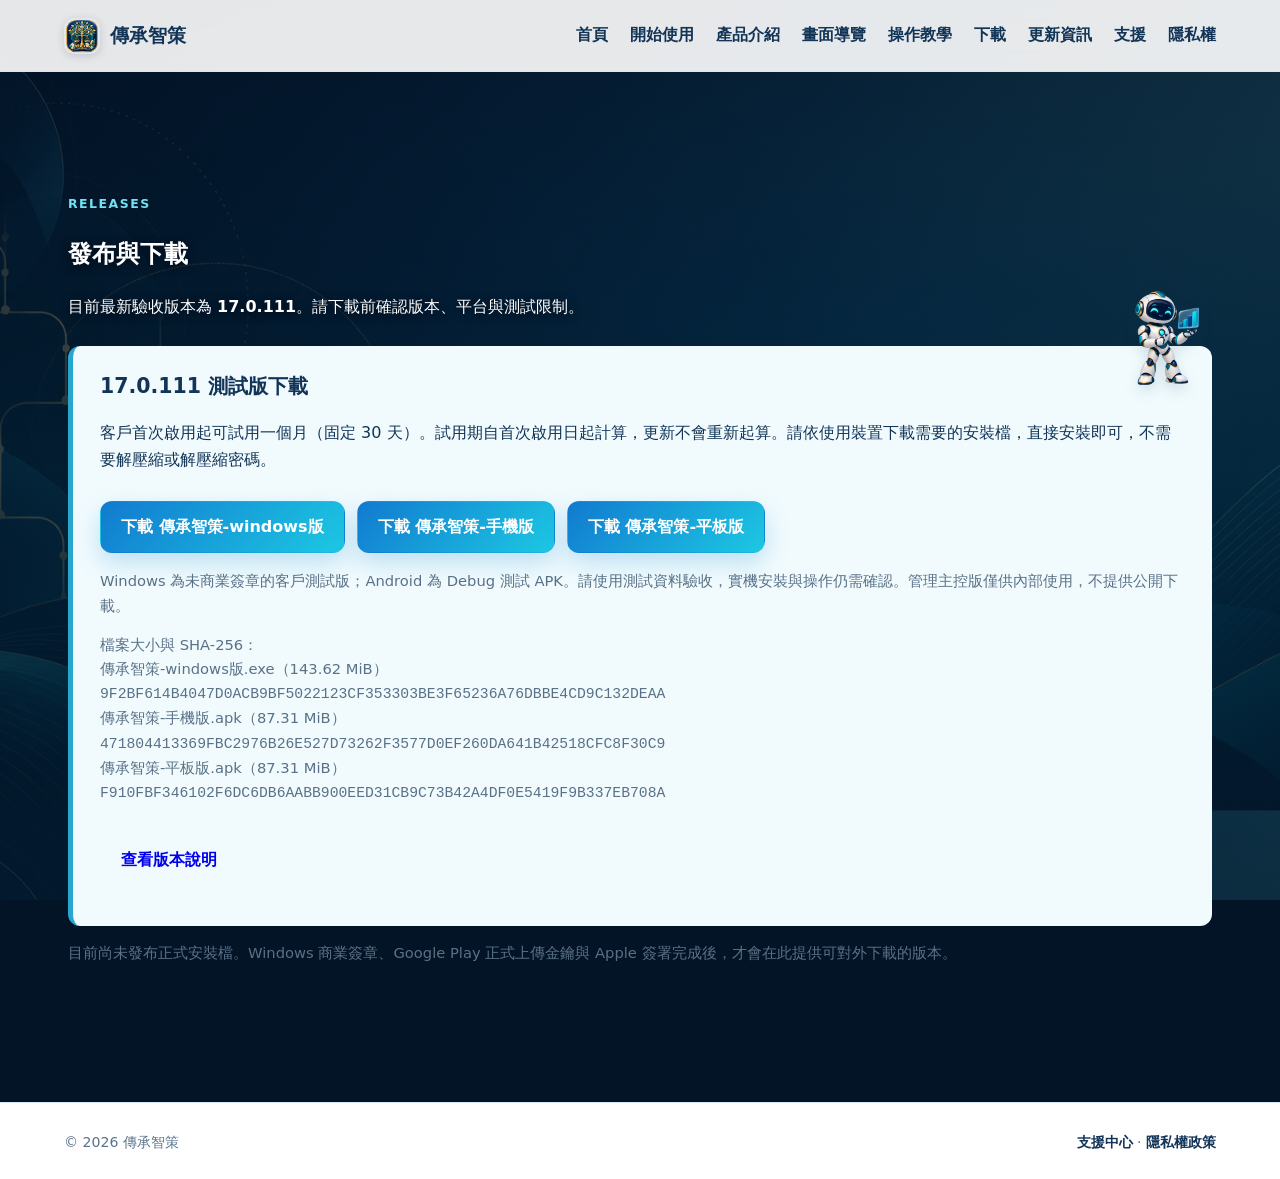
==== releases/index.html @ 56eec180 "Update customer downloads to 17.0.111 test installers" ====
<!doctype html>
<html lang="zh-Hant">
  <head>
    <meta charset="utf-8">
    <meta name="viewport" content="width=device-width, initial-scale=1">
    <title>發布與下載｜傳承智策</title>
    <meta name="description" content="傳承智策官方發布、下載與驗證說明。">
    <meta name="theme-color" content="#0d4d85">
    <link rel="canonical" href="https://heritagewise.github.io/releases/">
    <link rel="stylesheet" href="../assets/site.css?v=20261004-white-on-dark">
    <link rel="stylesheet" href="../assets/site-enhancements.css">
    <link rel="stylesheet" href="../assets/page-mascots.css">
    <script defer src="../assets/analytics.js?v=20261003-release-validation"></script>
  </head>
  <body>
    <header class="site-header"><a class="brand" href="../"><span class="brand-mark">傳</span><span>傳承智策</span></a><nav aria-label="主要導覽"><a href="../">首頁</a><a href="../start/">開始使用</a><a href="../product/">產品介紹</a><a href="../showcase/">畫面導覽</a><a href="../guide/">操作教學</a><a href="../releases/" aria-current="page">下載</a><a href="../data-updates/">更新資訊</a><a href="../support/">支援</a><a href="../privacy/">隱私權</a></nav></header>
    <main><section class="section"><p class="eyebrow">RELEASES</p><h1>發布與下載</h1><aside class="page-mascot" aria-label="發布資訊引導小機器人"><img src="../assets/mascots/heritage-robot-analysis-v1.png" alt="小機器人檢視發布資訊"></aside><p>目前最新驗收版本為 <strong>17.0.111</strong>。請下載前確認版本、平台與測試限制。</p>
      <section class="release-checklist"><h2>17.0.111 測試版下載</h2><p>客戶首次啟用起可試用一個月（固定 30 天）。試用期自首次啟用日起計算，更新不會重新起算。請依使用裝置下載需要的安裝檔，直接安裝即可，不需要解壓縮或解壓縮密碼。</p><p class="actions"><a class="button primary" href="https://github.com/heritagewise/heritagewise.github.io/releases/download/v17.0.111-test/heritagewise-windows-17.0.111.exe" data-analytics-download="heritagewise-windows-17.0.111.exe" data-analytics-event="download_windows_client_test_17_0_111" data-analytics-platform="windows" data-analytics-version="17.0.111">下載 傳承智策-windows版</a> <a class="button primary" href="https://github.com/heritagewise/heritagewise.github.io/releases/download/v17.0.111-test/heritagewise-android-phone-17.0.111.apk" data-analytics-download="heritagewise-android-phone-17.0.111.apk" data-analytics-event="download_android_phone_test_17_0_111" data-analytics-platform="android-phone" data-analytics-version="17.0.111">下載 傳承智策-手機版</a> <a class="button primary" href="https://github.com/heritagewise/heritagewise.github.io/releases/download/v17.0.111-test/heritagewise-android-tablet-17.0.111.apk" data-analytics-download="heritagewise-android-tablet-17.0.111.apk" data-analytics-event="download_android_tablet_test_17_0_111" data-analytics-platform="android-tablet" data-analytics-version="17.0.111">下載 傳承智策-平板版</a></p><p class="note">Windows 為未商業簽章的客戶測試版；Android 為 Debug 測試 APK。請使用測試資料驗收，實機安裝與操作仍需確認。管理主控版僅供內部使用，不提供公開下載。</p><p class="note">檔案大小與 SHA-256：<br>傳承智策-windows版.exe（143.62 MiB）<br><code style="overflow-wrap:anywhere">9F2BF614B4047D0ACB9BF5022123CF353303BE3F65236A76DBBE4CD9C132DEAA</code><br>傳承智策-手機版.apk（87.31 MiB）<br><code style="overflow-wrap:anywhere">471804413369FBC2976B26E527D73262F3577D0EF260DA641B42518CFC8F30C9</code><br>傳承智策-平板版.apk（87.31 MiB）<br><code style="overflow-wrap:anywhere">F910FBF346102F6DC6DB6AABB900EED31CB9C73B42A4DF0E5419F9B337EB708A</code></p><p class="actions"><a class="button" href="https://github.com/heritagewise/heritagewise.github.io/releases/tag/v17.0.111-test" rel="noopener">查看版本說明</a></p></section>
      <div class="grid two" hidden aria-hidden="true" style="display:none !important" data-temporarily-disabled="platform-release-cards"><article><h3>Windows 客戶版</h3><p>供已授權客戶使用。正式對外版應具備有效的 Authenticode 簽章。</p></article><article><h3>Windows 管理主控版</h3><p>僅限內部營運，不可轉交客戶或公開下載。</p></article><article><h3>Android 測試版</h3><p>僅供驗收使用；完整工作台必須使用 adaptive／Play 分流。Debug APK 不會列為正式公開下載。</p></article><article><h3>Google Play 商店版</h3><p>將由 Google Play 的內部／封閉測試軌道開始發布；Debug AAB 不會上架。</p></article><article><h3>Apple 客戶版</h3><p>iPhone、iPad 與 macOS 客戶版已備妥 17.0.111／build 92 建置來源；IPA／DMG 必須由 Mac 與 Apple Developer 簽署後才可發布。</p></article></div><p class="note">目前尚未發布正式安裝檔。Windows 商業簽章、Google Play 正式上傳金鑰與 Apple 簽署完成後，才會在此提供可對外下載的版本。</p></section></main>
    <footer><span>© 2026 傳承智策</span><span><a href="../support/">支援中心</a> · <a href="../privacy/">隱私權政策</a></span></footer>
  </body>
</html>
---- assets/site.css ----
:root{--ink:#123457;--blue:#1377cf;--cyan:#1ec7e8;--paper:#f7fbff;--line:#d7e7f4;--muted:#5f7891}*{box-sizing:border-box}body{margin:0;color:var(--ink);font-family:"Microsoft JhengHei","Noto Sans TC",system-ui,sans-serif;background:linear-gradient(135deg,#f7fbff 0%,#fffaf3 100%);line-height:1.65}.site-header{height:72px;display:flex;align-items:center;justify-content:space-between;gap:24px;padding:0 max(5vw,28px);background:rgba(255,255,255,.9);border-bottom:1px solid var(--line);position:sticky;top:0;z-index:2;backdrop-filter:blur(14px)}.brand{display:flex;align-items:center;gap:10px;text-decoration:none;color:var(--ink);font-weight:800;font-size:1.2rem}.brand-mark{display:block;width:36px;height:36px;overflow:hidden;border-radius:10px;background:url("brand/heritage-original-icon.png") center/contain no-repeat;font-size:0;line-height:0;box-shadow:0 2px 8px rgba(4,39,68,.16)}.site-header nav{display:flex;gap:22px}.site-header nav a,footer a,.accent a{color:var(--ink);text-decoration:none;font-weight:700}.site-header nav a:hover,footer a:hover,.accent a:hover{color:var(--blue)}main{max-width:1200px;margin:auto;padding:54px 28px}.hero{min-height:430px;display:grid;grid-template-columns:1.1fr .9fr;gap:54px;align-items:center}.eyebrow{margin:0 0 8px;color:#1586c9;font-size:.78rem;font-weight:900;letter-spacing:.12em}.hero h1{font-size:clamp(2.3rem,5vw,4.4rem);line-height:1.22;margin:0 0 20px;letter-spacing:-.05em}.hero h1 em{font-style:normal;color:#1486d2}.lead{max-width:600px;color:var(--muted);font-size:1.08rem}.actions{display:flex;gap:12px;flex-wrap:wrap;margin-top:28px}.button{border-radius:12px;padding:12px 20px;text-decoration:none;font-weight:800;border:1px solid transparent}.primary{background:linear-gradient(135deg,#117acf,#1dc8e3);color:#fff;box-shadow:0 10px 25px #1384c53b}.quiet{background:#fff;color:var(--ink);border-color:#bcd8eb}.hero-card{padding:38px;border:1px solid #afe6f3;border-radius:28px;background:radial-gradient(circle at 100% 0,#baf6ff 0,transparent 45%),linear-gradient(135deg,#092c58,#136da7);color:white;box-shadow:0 18px 50px #10466c33}.card-tag{color:#8ff1ff;font-size:.78rem;font-weight:800;letter-spacing:.12em}.hero-card h2{font-size:1.8rem;line-height:1.35;margin:.55em 0}.hero-card ul{padding-left:1.25em;color:#e0f5ff}.section{padding:68px 0}.section>h2{font-size:clamp(1.6rem,3vw,2.3rem);margin:0 0 25px}.grid{display:grid;gap:18px}.grid.three{grid-template-columns:repeat(3,1fr)}.grid.two{grid-template-columns:repeat(2,1fr)}.grid article{padding:27px;border:1px solid var(--line);border-radius:18px;background:rgba(255,255,255,.88);box-shadow:0 10px 28px #1a5f9020}.grid article span{font-weight:900;color:#18a8d8}.grid h3{margin:8px 0;color:var(--ink);font-size:1.28rem}.grid p{color:var(--muted);margin:0}.panel{padding:42px;border-radius:26px;background:linear-gradient(120deg,#ecfaff,#fff8e9);border:1px solid #c8e6ee}.panel h2{margin-bottom:12px}.note{font-size:.92rem;color:#597187}.accent{border-top:4px solid #24aee0!important}.disclaimer{border-top:1px solid var(--line);padding-bottom:20px}.disclaimer p{color:var(--muted);max-width:900px}footer{display:flex;justify-content:space-between;gap:16px;padding:28px max(5vw,28px);font-size:.88rem;border-top:1px solid var(--line);background:#fff;color:#5a738c}@media(max-width:760px){.site-header{height:auto;padding:14px 22px;align-items:flex-start}.site-header nav{gap:12px;flex-wrap:wrap;font-size:.84rem;justify-content:flex-end}.hero{grid-template-columns:1fr;gap:24px;padding-top:25px}.grid.three,.grid.two{grid-template-columns:1fr}.section{padding:40px 0}main{padding:25px 22px}.hero-card{padding:28px}footer{display:block}footer span+span{display:block;margin-top:8px}}

/* 產品功能示意、發布狀態與支援中心：僅為官網導覽，絕不呈現客戶資料或假裝正式發布。 */
.section-lead{max-width:760px;margin:-10px 0 28px;color:var(--muted)}.showcase-grid{display:grid;grid-template-columns:repeat(3,1fr);gap:20px}.showcase-card{padding:17px;border:1px solid var(--line);border-radius:20px;background:#fff;box-shadow:0 12px 28px #1a5f9018}.showcase-card h3{margin:18px 0 6px;font-size:1.2rem}.showcase-card p{margin:0;color:var(--muted);font-size:.95rem}.screen-demo{position:relative;height:190px;overflow:hidden;border:1px solid #b9dced;border-radius:13px;background:linear-gradient(135deg,#f8fdff,#eaf6fc)}.workspace-demo{padding:16px 12px 12px 62px}.demo-side{position:absolute;inset:0 auto 0 0;width:48px;background:linear-gradient(#103c64,#0d7997)}.demo-title{display:block;width:52%;height:18px;border-radius:9px;background:#1e7bc3}.demo-card{position:absolute;top:49px;width:24%;height:54px;border-radius:9px;background:linear-gradient(145deg,#e6f8ff,#c5e6fb);border:1px solid #8eccef}.demo-card.one{left:62px}.demo-card.two{left:calc(62px + 28%);background:linear-gradient(145deg,#f1edff,#dcd0ff);border-color:#b9a3f1}.demo-card.three{right:12px;background:linear-gradient(145deg,#fff6e5,#ffe1a9);border-color:#f0bf68}.demo-row{display:block;height:15px;margin-top:14px;border-radius:7px;background:linear-gradient(90deg,#e2f3f8,#f9fcff)}.tax-demo{display:grid;align-items:end;grid-template-columns:repeat(3,1fr);gap:17px;padding:45px 28px 28px}.demo-header{position:absolute;top:18px;left:22px;width:54%;height:12px;border-radius:8px;background:#1d7194}.tax-bar{border-radius:10px 10px 4px 4px;background:linear-gradient(180deg,#36a4cb,#1c6289);box-shadow:0 5px 9px #14577b2c}.tax-bar.a{height:48px}.tax-bar.b{height:92px;background:linear-gradient(180deg,#f3bd58,#c98322)}.tax-bar.c{height:70px;background:linear-gradient(180deg,#9977db,#6248a2)}.tax-label{position:absolute;bottom:9px;width:18%;height:5px;border-radius:4px;background:#91a9b7}.tax-label.a{left:19%}.tax-label.b{left:42%}.tax-label.c{right:18%}.family-demo{background:radial-gradient(circle at 50% 43%,#dff9ff 0,transparent 26%),linear-gradient(135deg,#f9fdff,#edf5ff)}.node{position:absolute;width:42px;height:42px;border:5px solid #fff;border-radius:50%;background:linear-gradient(145deg,#166aa3,#23b8d4);box-shadow:0 4px 12px #176d9a4d}.node.root{top:32px;left:calc(50% - 21px)}.node.child-one{bottom:32px;left:25%;background:linear-gradient(145deg,#7d62bb,#b085e5)}.node.child-two{bottom:32px;right:25%;background:linear-gradient(145deg,#d68938,#f1be61)}.family-line{position:absolute;background:#7fb9d3}.family-line.vertical{top:74px;left:calc(50% - 1px);width:2px;height:48px}.family-line.left,.family-line.right{top:120px;width:26%;height:2px}.family-line.left{left:25%}.family-line.right{right:25%}.release-status{display:grid;grid-template-columns:repeat(3,1fr);gap:10px;margin:24px 0 0}.release-status span{padding:12px;border:1px solid #c9dfeb;border-radius:10px;background:#fff;color:#5f7891;font-size:.9rem}.release-status b{display:block;color:#194b6e}.support-callout{display:flex;align-items:center;justify-content:space-between;gap:28px;padding:38px;border-radius:24px;background:linear-gradient(135deg,#103d6a,#126a91);color:#fff}.support-callout .eyebrow{color:#92efff}.support-callout h2{margin:0 0 8px}.support-callout p{max-width:680px;margin:0;color:#d7f3fb}.support-callout .quiet{flex:0 0 auto}.faq details{margin:12px 0;border:1px solid var(--line);border-radius:12px;background:#fff}.faq summary{padding:16px 18px;cursor:pointer;color:#174b6d;font-weight:800}.faq details p{margin:0;padding:0 18px 17px;color:var(--muted)}.release-checklist{margin-top:26px;padding:24px 27px;border-left:5px solid #28a7ce;border-radius:12px;background:#f1fbfe}.release-checklist h2{margin:0 0 9px;font-size:1.28rem}.release-checklist ul{margin:0;padding-left:1.25em;color:var(--muted)}.release-checklist li+li{margin-top:5px}@media(max-width:760px){.showcase-grid,.release-status{grid-template-columns:1fr}.support-callout{display:block;padding:30px}.support-callout .button{display:inline-block;margin-top:20px}.screen-demo{height:180px}}

/* 非首頁統一延續首頁的深海軍藍／深青背景；白色內容卡維持閱讀對比。 */
body:not(.home-page) {
  background-color: #031426;
  background-image:
    linear-gradient(180deg, rgba(2, 15, 33, .76) 0%, rgba(3, 29, 48, .72) 52%, rgba(2, 24, 43, .8) 100%),
    url("backgrounds/heritage-deep-teal-network-v1.png");
  background-position: center top, center top;
  background-size: cover, max(1440px, 100vw) auto;
  background-attachment: fixed, fixed;
}

body:not(.home-page) main > .section > h1,
body:not(.home-page) main > .section > h2,
body:not(.home-page) main > .section > .section-lead {
  color: #edfaff;
  text-shadow: 0 2px 10px rgba(0, 8, 22, .76);
}

body:not(.home-page) main > .section > .eyebrow {
  color: #73e1f4;
}

/* 深色頁面底圖上的頁首文案統一白字；淺色卡片內文不受影響。 */
body:not(.home-page) main > .section > h1,
body:not(.home-page) main > .section > h2,
body:not(.home-page) main > .section > p:not(.actions):not(.eyebrow):not(.note),
body:not(.home-page) main > .section > .section-lead,
body:not(.home-page) .guide-hero h1,
body:not(.home-page) .guide-hero h1 em,
body:not(.home-page) .guide-hero > p:not(.eyebrow),
body:not(.home-page) .guide-section > h2,
body:not(.home-page) .guide-section > .section-lead,
body:not(.home-page) .lesson-page-title,
body:not(.home-page) .lesson-back,
body:not(.home-page) .lesson-page-footer {
  color: #fff;
  text-shadow: 0 2px 10px rgba(0, 8, 22, .78);
}

body:not(.home-page) .lesson-back,
body:not(.home-page) .lesson-page-footer {
  border-bottom: 1px solid rgba(159, 230, 244, .66);
}
---- assets/site-enhancements.css ----
/* 首頁第一輪優化：讓流程、展示畫面與支援入口可快速判讀。 */
.hero-note { max-width: 35rem; margin: 1rem 0 0; color: #436782; font-size: .94rem; }
.hero-steps { display: grid; gap: .7rem; margin: 1.5rem 0 0; padding: 0; list-style: none; counter-reset: hero-step; }
.hero-steps li { display: grid; grid-template-columns: 4.9rem 1fr; gap: .75rem; align-items: center; padding: .7rem .8rem; border: 1px solid #74c7e6; border-radius: .8rem; background: #0a527e8a; }
.hero-steps b { display: flex; gap: .45rem; align-items: center; color: #fff; }
.hero-steps b::before { counter-increment: hero-step; content: "0" counter(hero-step); color: #8ff1ff; font-size: .72rem; letter-spacing: .06em; }
.hero-steps span { color: #d5eff8; font-size: .9rem; }
.feature-grid article { position: relative; overflow: hidden; }
.feature-grid article::after { content: ""; position: absolute; right: -1.65rem; bottom: -2.3rem; width: 6.5rem; height: 6.5rem; border: 1.1rem solid #e8f7fc; border-radius: 50%; }
.showcase-card h3 { margin-top: .45rem; }
.showcase-kicker { display: inline-block; margin: 1rem 0 0 !important; color: #1685c2 !important; font-size: .78rem !important; font-weight: 800; letter-spacing: .08em; }
.product-screenshot { position: relative; margin: 0; overflow: hidden; border: 1px solid #b9dced; border-radius: 13px; background: #edf6fa; aspect-ratio: 2 / 1; }
.product-screenshot img { display: block; width: 100%; height: 100%; object-fit: contain; object-position: center; transition: transform .25s ease; }
.product-screenshot:hover img { transform: scale(1.015); }
.product-screenshot figcaption { display: none; }
.showcase-home-entry { margin: 0 0 30px; padding: 18px; border: 1px solid #b9dced; border-radius: 20px; background: linear-gradient(135deg, #eefaff, #fffaf0); box-shadow: 0 12px 28px #1a5f9018; }
.showcase-home-entry h2 { margin: 0 0 8px; font-size: 1.35rem; }
.showcase-home-entry p { margin: 0 0 14px; color: #597187; }
.showcase-home-entry .product-screenshot { aspect-ratio: 16 / 7; }
.showcase-card .showcase-order { display: inline-flex; align-items: center; justify-content: center; min-width: 2rem; min-height: 1.65rem; margin: 0 0 .45rem; padding: .1rem .45rem; border-radius: 999px; background: #e5f6fc; color: #0b6d9f; font-size: .78rem; font-weight: 900; }
.advanced-validation { margin-top: 18px; border: 1px solid #c9dfeb; border-radius: 12px; background: #f8fcff; }
.advanced-validation summary { padding: 13px 16px; cursor: pointer; color: #174b6d; font-weight: 800; }
.advanced-validation > div { padding: 0 16px 16px; color: #597187; }
.advanced-validation code { display: block; margin-top: 8px; padding: 9px; overflow-wrap: anywhere; border-radius: 8px; background: #fff; color: #315c75; font-size: .78rem; }
.release-status-four { grid-template-columns: repeat(4, 1fr); }
.support-actions { display: grid; gap: .65rem; justify-items: start; flex: 0 0 auto; }
.support-callout .quiet { width: 100%; text-align: center; }
.support-email { color: #b7f4ff; font-size: .88rem; font-weight: 700; overflow-wrap: anywhere; }
.guide-callout { display:flex; align-items:center; justify-content:space-between; gap:28px; padding:38px; border:1px solid #b7dfed; border-radius:24px; background:linear-gradient(135deg,#edfaff,#f8f3ff); }
.guide-callout h2 { margin:0 0 8px; }
.guide-callout p:not(.eyebrow) { max-width:700px; margin:0; color:#597187; }
.start-here { padding-top: 38px; }
.start-here h2 { margin-bottom: 8px; }
.start-paths { display: grid; grid-template-columns: repeat(3, 1fr); gap: 16px; }
.start-path { display: grid; grid-template-columns: 46px 1fr auto; gap: 13px; align-items: center; min-height: 126px; padding: 20px; border: 1px solid #c9e1ec; border-radius: 18px; background: #fff; color: #194b6e; text-decoration: none; box-shadow: 0 9px 24px #1a5f9015; transition: transform .18s ease, box-shadow .18s ease, border-color .18s ease; }
.start-path:hover { transform: translateY(-3px); border-color: #49b8dc; box-shadow: 0 14px 28px #1a5f9026; }
.start-path b { display: block; margin-bottom: 5px; font-size: 1.03rem; }
.start-path small { display: block; color: #5f7891; line-height: 1.55; font-size: .86rem; }
.start-path .robot-spot { display: grid; place-items: center; width: 46px; height: 46px; overflow: hidden; border-radius: 14px; background: linear-gradient(145deg, #e8f8ff, #ccecf8); }
.start-path .robot-spot img { display: block; width: 42px; height: 42px; max-width: 100%; max-height: 100%; object-fit: contain; object-position: center; }
.path-icon { display: grid; place-items: center; width: 46px; height: 46px; border-radius: 14px; color: #fff; background: linear-gradient(145deg, #147dcc, #20c4d8); font-size: 1.35rem; font-weight: 900; }
.learn .path-icon { background: linear-gradient(145deg, #8064c7, #b27bdf); }
.help .path-icon { background: linear-gradient(145deg, #d3843c, #efbc62); }
.start-path i { color: #1785c2; font-size: 1.35rem; font-style: normal; font-weight: 900; }
@media (max-width: 760px) { .hero-steps li { grid-template-columns: 4.35rem 1fr; } .release-status-four { grid-template-columns: 1fr; } }
@media (max-width: 760px) { .guide-callout { display:block; padding:30px; } .guide-callout .button { display:inline-block; margin-top:20px; } .start-paths { grid-template-columns: 1fr; } }
---- assets/page-mascots.css ----
/* 非首頁的輔助引導圖：只作為頁首視覺提示，絕不覆蓋內容或操作截圖。 */
.page-mascot {
  display: block;
  float: right;
  width: 92px;
  height: 110px;
  margin: -12px 0 12px 20px;
  pointer-events: none;
}

.page-mascot img {
  display: block;
  width: 100%;
  height: 100%;
  object-fit: contain;
  object-position: center bottom;
  filter: drop-shadow(0 6px 7px rgba(8, 62, 89, .15));
}

/* 「開始使用」頁：機器人保留透明輪廓與完整比例，不放入有底色的圖示框。 */
body:has(.page-mascot[aria-label="開始使用引導小機器人"]) {
  background:
    radial-gradient(circle at 88% 18%, rgba(23, 183, 203, .3), transparent 30%),
    linear-gradient(135deg, #061b35 0%, #0a405f 52%, #07556b 100%);
}

body:has(.page-mascot[aria-label="開始使用引導小機器人"]) .section > h1,
body:has(.page-mascot[aria-label="開始使用引導小機器人"]) .section > .section-lead {
  color: #f3fcff;
  text-shadow: 0 2px 12px rgba(0, 12, 28, .48);
}

body:has(.page-mascot[aria-label="開始使用引導小機器人"]) .page-mascot {
  width: 112px;
  height: 136px;
  margin: -20px 0 10px 24px;
}

body:has(.page-mascot[aria-label="開始使用引導小機器人"]) .start-path {
  grid-template-columns: 74px minmax(0, 1fr) auto;
}

body:has(.page-mascot[aria-label="開始使用引導小機器人"]) .start-path .robot-spot {
  width: 70px;
  height: 84px;
  overflow: visible;
  border-radius: 0;
  background: transparent;
}

body:has(.page-mascot[aria-label="開始使用引導小機器人"]) .start-path .robot-spot img {
  width: 70px;
  height: 84px;
  max-width: none;
  max-height: none;
  object-fit: contain;
  object-position: center;
  filter: drop-shadow(0 5px 6px rgba(3, 36, 57, .2));
}

body:has(.page-mascot[aria-label="開始使用引導小機器人"]) .start-path.understand .robot-spot img {
  content: url("mascots/heritage-robot-analysis-v2.png");
}

body:has(.page-mascot[aria-label="開始使用引導小機器人"]) .start-path.learn .robot-spot img {
  content: url("mascots/heritage-robot-document-v1.png");
}

body:has(.page-mascot[aria-label="開始使用引導小機器人"]) .start-path.help .robot-spot img {
  content: url("mascots/heritage-robot-pointing-v1.png");
}

@media (max-width: 760px) {
  .page-mascot {
    width: 66px;
    height: 78px;
    margin: -5px 0 8px 12px;
  }

  body:has(.page-mascot[aria-label="開始使用引導小機器人"]) .page-mascot {
    width: 82px;
    height: 100px;
  }

  body:has(.page-mascot[aria-label="開始使用引導小機器人"]) .start-path {
    grid-template-columns: 62px minmax(0, 1fr) auto;
  }

  body:has(.page-mascot[aria-label="開始使用引導小機器人"]) .start-path .robot-spot,
  body:has(.page-mascot[aria-label="開始使用引導小機器人"]) .start-path .robot-spot img {
    width: 58px;
    height: 70px;
  }
}
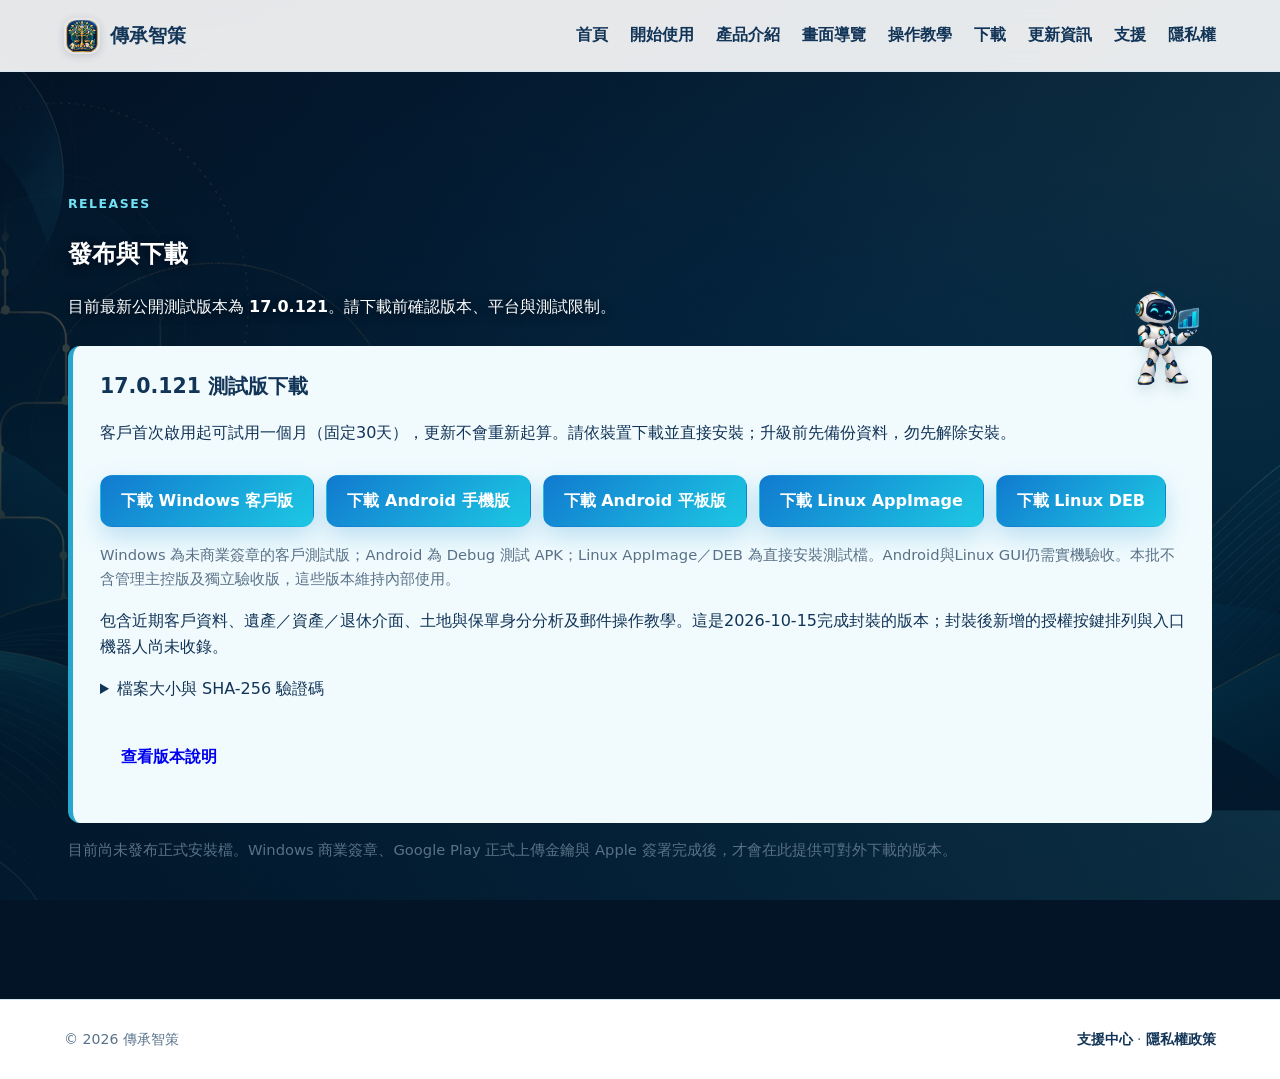
==== commit f31fe657: "Update public test downloads to 17.0.121 (five customer installers)" ====
--- a/releases/index.html
+++ b/releases/index.html
@@ -6,7 +6,7 @@
     <title>發布與下載｜傳承智策</title>
     <meta name="description" content="傳承智策官方發布、下載與驗證說明。">
     <meta name="theme-color" content="#0d4d85">
-    <link rel="canonical" href="https://heritagewise.github.io/releases/">
+    <link rel="canonical" href="https://josephtn916816.github.io/inheritance-site/releases/">
     <link rel="stylesheet" href="../assets/site.css?v=20261004-white-on-dark">
     <link rel="stylesheet" href="../assets/site-enhancements.css">
     <link rel="stylesheet" href="../assets/page-mascots.css">
@@ -14,9 +14,9 @@
   </head>
   <body>
     <header class="site-header"><a class="brand" href="../"><span class="brand-mark">傳</span><span>傳承智策</span></a><nav aria-label="主要導覽"><a href="../">首頁</a><a href="../start/">開始使用</a><a href="../product/">產品介紹</a><a href="../showcase/">畫面導覽</a><a href="../guide/">操作教學</a><a href="../releases/" aria-current="page">下載</a><a href="../data-updates/">更新資訊</a><a href="../support/">支援</a><a href="../privacy/">隱私權</a></nav></header>
-    <main><section class="section"><p class="eyebrow">RELEASES</p><h1>發布與下載</h1><aside class="page-mascot" aria-label="發布資訊引導小機器人"><img src="../assets/mascots/heritage-robot-analysis-v1.png" alt="小機器人檢視發布資訊"></aside><p>目前最新驗收版本為 <strong>17.0.111</strong>。請下載前確認版本、平台與測試限制。</p>
-      <section class="release-checklist"><h2>17.0.111 測試版下載</h2><p>客戶首次啟用起可試用一個月（固定 30 天）。試用期自首次啟用日起計算，更新不會重新起算。請依使用裝置下載需要的安裝檔，直接安裝即可，不需要解壓縮或解壓縮密碼。</p><p class="actions"><a class="button primary" href="https://github.com/heritagewise/heritagewise.github.io/releases/download/v17.0.111-test/heritagewise-windows-17.0.111.exe" data-analytics-download="heritagewise-windows-17.0.111.exe" data-analytics-event="download_windows_client_test_17_0_111" data-analytics-platform="windows" data-analytics-version="17.0.111">下載 傳承智策-windows版</a> <a class="button primary" href="https://github.com/heritagewise/heritagewise.github.io/releases/download/v17.0.111-test/heritagewise-android-phone-17.0.111.apk" data-analytics-download="heritagewise-android-phone-17.0.111.apk" data-analytics-event="download_android_phone_test_17_0_111" data-analytics-platform="android-phone" data-analytics-version="17.0.111">下載 傳承智策-手機版</a> <a class="button primary" href="https://github.com/heritagewise/heritagewise.github.io/releases/download/v17.0.111-test/heritagewise-android-tablet-17.0.111.apk" data-analytics-download="heritagewise-android-tablet-17.0.111.apk" data-analytics-event="download_android_tablet_test_17_0_111" data-analytics-platform="android-tablet" data-analytics-version="17.0.111">下載 傳承智策-平板版</a></p><p class="note">Windows 為未商業簽章的客戶測試版；Android 為 Debug 測試 APK。請使用測試資料驗收，實機安裝與操作仍需確認。管理主控版僅供內部使用，不提供公開下載。</p><p class="note">檔案大小與 SHA-256：<br>傳承智策-windows版.exe（143.62 MiB）<br><code style="overflow-wrap:anywhere">9F2BF614B4047D0ACB9BF5022123CF353303BE3F65236A76DBBE4CD9C132DEAA</code><br>傳承智策-手機版.apk（87.31 MiB）<br><code style="overflow-wrap:anywhere">471804413369FBC2976B26E527D73262F3577D0EF260DA641B42518CFC8F30C9</code><br>傳承智策-平板版.apk（87.31 MiB）<br><code style="overflow-wrap:anywhere">F910FBF346102F6DC6DB6AABB900EED31CB9C73B42A4DF0E5419F9B337EB708A</code></p><p class="actions"><a class="button" href="https://github.com/heritagewise/heritagewise.github.io/releases/tag/v17.0.111-test" rel="noopener">查看版本說明</a></p></section>
-      <div class="grid two" hidden aria-hidden="true" style="display:none !important" data-temporarily-disabled="platform-release-cards"><article><h3>Windows 客戶版</h3><p>供已授權客戶使用。正式對外版應具備有效的 Authenticode 簽章。</p></article><article><h3>Windows 管理主控版</h3><p>僅限內部營運，不可轉交客戶或公開下載。</p></article><article><h3>Android 測試版</h3><p>僅供驗收使用；完整工作台必須使用 adaptive／Play 分流。Debug APK 不會列為正式公開下載。</p></article><article><h3>Google Play 商店版</h3><p>將由 Google Play 的內部／封閉測試軌道開始發布；Debug AAB 不會上架。</p></article><article><h3>Apple 客戶版</h3><p>iPhone、iPad 與 macOS 客戶版已備妥 17.0.111／build 92 建置來源；IPA／DMG 必須由 Mac 與 Apple Developer 簽署後才可發布。</p></article></div><p class="note">目前尚未發布正式安裝檔。Windows 商業簽章、Google Play 正式上傳金鑰與 Apple 簽署完成後，才會在此提供可對外下載的版本。</p></section></main>
+    <main><section class="section"><p class="eyebrow">RELEASES</p><h1>發布與下載</h1><aside class="page-mascot" aria-label="發布資訊引導小機器人"><img src="../assets/mascots/heritage-robot-analysis-v1.png" alt="小機器人檢視發布資訊"></aside><p>目前最新公開測試版本為 <strong>17.0.121</strong>。請下載前確認版本、平台與測試限制。</p>
+      <section class="release-checklist"><h2>17.0.121 測試版下載</h2><p>客戶首次啟用起可試用一個月（固定30天），更新不會重新起算。請依裝置下載並直接安裝；升級前先備份資料，勿先解除安裝。</p><p class="actions"><a class="button primary" href="https://github.com/heritagewise/heritagewise.github.io/releases/download/v17.0.121-test/heritagewise-windows-17.0.121.exe" data-analytics-download="heritagewise-windows-17.0.121.exe" data-analytics-event="download_windows_test_17_0_121" data-analytics-platform="windows" data-analytics-version="17.0.121">下載 Windows 客戶版</a> <a class="button primary" href="https://github.com/heritagewise/heritagewise.github.io/releases/download/v17.0.121-test/heritagewise-android-phone-17.0.121.apk" data-analytics-download="heritagewise-android-phone-17.0.121.apk" data-analytics-event="download_android_phone_test_17_0_121" data-analytics-platform="android-phone" data-analytics-version="17.0.121">下載 Android 手機版</a> <a class="button primary" href="https://github.com/heritagewise/heritagewise.github.io/releases/download/v17.0.121-test/heritagewise-android-tablet-17.0.121.apk" data-analytics-download="heritagewise-android-tablet-17.0.121.apk" data-analytics-event="download_android_tablet_test_17_0_121" data-analytics-platform="android-tablet" data-analytics-version="17.0.121">下載 Android 平板版</a> <a class="button primary" href="https://github.com/heritagewise/heritagewise.github.io/releases/download/v17.0.121-test/heritagewise-linux-17.0.121.AppImage" data-analytics-download="heritagewise-linux-17.0.121.AppImage" data-analytics-event="download_linux_appimage_test_17_0_121" data-analytics-platform="linux-appimage" data-analytics-version="17.0.121">下載 Linux AppImage</a> <a class="button primary" href="https://github.com/heritagewise/heritagewise.github.io/releases/download/v17.0.121-test/heritagewise-linux-17.0.121.deb" data-analytics-download="heritagewise-linux-17.0.121.deb" data-analytics-event="download_linux_deb_test_17_0_121" data-analytics-platform="linux-deb" data-analytics-version="17.0.121">下載 Linux DEB</a></p><p class="note">Windows 為未商業簽章的客戶測試版；Android 為 Debug 測試 APK；Linux AppImage／DEB 為直接安裝測試檔。Android與Linux GUI仍需實機驗收。本批不含管理主控版及獨立驗收版，這些版本維持內部使用。</p><p>包含近期客戶資料、遺產／資產／退休介面、土地與保單身分分析及郵件操作教學。這是2026-10-15完成封裝的版本；封裝後新增的授權按鍵排列與入口機器人尚未收錄。</p><details><summary>檔案大小與 SHA-256 驗證碼</summary><p>Windows 客戶版（167.53 MiB）<br><code style="overflow-wrap:anywhere">784EACC9D84DF32EFA2A1F66F40E5837710A849D0D50C73A308D2DA040FA034A</code></p><p>Android 手機版（112.04 MiB）<br><code style="overflow-wrap:anywhere">7A0555E3AE61D3C99D5218C24AF4BD6FDDBFF5C46B239B6E55BC43E2C90D7EBB</code></p><p>Android 平板版（112.04 MiB）<br><code style="overflow-wrap:anywhere">2606F569336C0CC34BFF923FF1FE837912429A776A7CD4502332851DB517449C</code></p><p>Linux AppImage（198.26 MiB）<br><code style="overflow-wrap:anywhere">8C04E494BBFE46EFB0322727A5584A6B7B25260BDEAF55B10982A13C12ED76FB</code></p><p>Linux DEB（164.80 MiB）<br><code style="overflow-wrap:anywhere">0B0C3BD72084F7A56A585913ACC9F0C402189E2970FE197FD4FA031EFD2D0109</code></p><p><a href="SHA256SUMS-17.0.121.txt">下載 SHA-256 清單</a></p></details><p class="actions"><a class="button" href="https://github.com/heritagewise/heritagewise.github.io/releases/tag/v17.0.121-test" rel="noopener">查看版本說明</a></p></section>
+      <div class="grid two" hidden aria-hidden="true" style="display:none !important" data-temporarily-disabled="platform-release-cards"><article><h3>Windows 客戶版</h3><p>供已授權客戶使用。正式對外版應具備有效的 Authenticode 簽章。</p></article><article><h3>Windows 管理主控版</h3><p>僅限內部營運，不可轉交客戶或公開下載。</p></article><article><h3>Android 測試版</h3><p>僅供驗收使用；完整工作台必須使用 adaptive／Play 分流。Debug APK 不會列為正式公開下載。</p></article><article><h3>Google Play 商店版</h3><p>將由 Google Play 的內部／封閉測試軌道開始發布；Debug AAB 不會上架。</p></article><article><h3>Apple 客戶版</h3><p>iPhone、iPad 與 macOS 僅有既有建置來源，本次未提供新版簽署安裝檔；IPA／DMG 必須由 Mac 與 Apple Developer 簽署後才可發布。</p></article></div><p class="note">目前尚未發布正式安裝檔。Windows 商業簽章、Google Play 正式上傳金鑰與 Apple 簽署完成後，才會在此提供可對外下載的版本。</p></section></main>
     <footer><span>© 2026 傳承智策</span><span><a href="../support/">支援中心</a> · <a href="../privacy/">隱私權政策</a></span></footer>
   </body>
 </html>
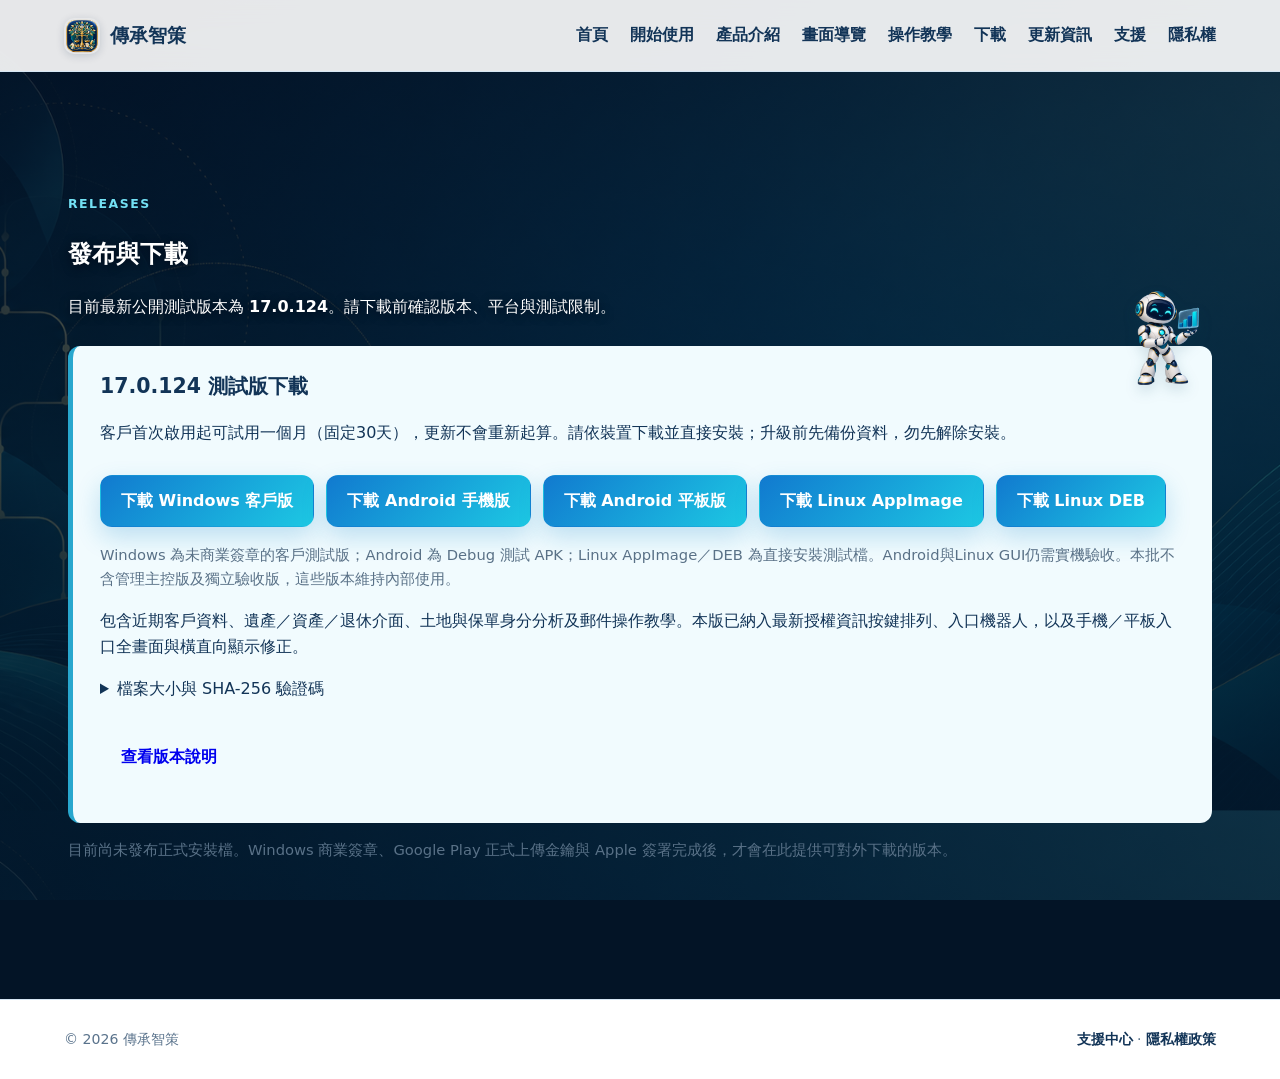
==== commit e28db405: "Update public test downloads to 17.0.124 (five customer installers)" ====
--- a/releases/index.html
+++ b/releases/index.html
@@ -14,8 +14,8 @@
   </head>
   <body>
     <header class="site-header"><a class="brand" href="../"><span class="brand-mark">傳</span><span>傳承智策</span></a><nav aria-label="主要導覽"><a href="../">首頁</a><a href="../start/">開始使用</a><a href="../product/">產品介紹</a><a href="../showcase/">畫面導覽</a><a href="../guide/">操作教學</a><a href="../releases/" aria-current="page">下載</a><a href="../data-updates/">更新資訊</a><a href="../support/">支援</a><a href="../privacy/">隱私權</a></nav></header>
-    <main><section class="section"><p class="eyebrow">RELEASES</p><h1>發布與下載</h1><aside class="page-mascot" aria-label="發布資訊引導小機器人"><img src="../assets/mascots/heritage-robot-analysis-v1.png" alt="小機器人檢視發布資訊"></aside><p>目前最新公開測試版本為 <strong>17.0.121</strong>。請下載前確認版本、平台與測試限制。</p>
-      <section class="release-checklist"><h2>17.0.121 測試版下載</h2><p>客戶首次啟用起可試用一個月（固定30天），更新不會重新起算。請依裝置下載並直接安裝；升級前先備份資料，勿先解除安裝。</p><p class="actions"><a class="button primary" href="https://github.com/heritagewise/heritagewise.github.io/releases/download/v17.0.121-test/heritagewise-windows-17.0.121.exe" data-analytics-download="heritagewise-windows-17.0.121.exe" data-analytics-event="download_windows_test_17_0_121" data-analytics-platform="windows" data-analytics-version="17.0.121">下載 Windows 客戶版</a> <a class="button primary" href="https://github.com/heritagewise/heritagewise.github.io/releases/download/v17.0.121-test/heritagewise-android-phone-17.0.121.apk" data-analytics-download="heritagewise-android-phone-17.0.121.apk" data-analytics-event="download_android_phone_test_17_0_121" data-analytics-platform="android-phone" data-analytics-version="17.0.121">下載 Android 手機版</a> <a class="button primary" href="https://github.com/heritagewise/heritagewise.github.io/releases/download/v17.0.121-test/heritagewise-android-tablet-17.0.121.apk" data-analytics-download="heritagewise-android-tablet-17.0.121.apk" data-analytics-event="download_android_tablet_test_17_0_121" data-analytics-platform="android-tablet" data-analytics-version="17.0.121">下載 Android 平板版</a> <a class="button primary" href="https://github.com/heritagewise/heritagewise.github.io/releases/download/v17.0.121-test/heritagewise-linux-17.0.121.AppImage" data-analytics-download="heritagewise-linux-17.0.121.AppImage" data-analytics-event="download_linux_appimage_test_17_0_121" data-analytics-platform="linux-appimage" data-analytics-version="17.0.121">下載 Linux AppImage</a> <a class="button primary" href="https://github.com/heritagewise/heritagewise.github.io/releases/download/v17.0.121-test/heritagewise-linux-17.0.121.deb" data-analytics-download="heritagewise-linux-17.0.121.deb" data-analytics-event="download_linux_deb_test_17_0_121" data-analytics-platform="linux-deb" data-analytics-version="17.0.121">下載 Linux DEB</a></p><p class="note">Windows 為未商業簽章的客戶測試版；Android 為 Debug 測試 APK；Linux AppImage／DEB 為直接安裝測試檔。Android與Linux GUI仍需實機驗收。本批不含管理主控版及獨立驗收版，這些版本維持內部使用。</p><p>包含近期客戶資料、遺產／資產／退休介面、土地與保單身分分析及郵件操作教學。這是2026-10-15完成封裝的版本；封裝後新增的授權按鍵排列與入口機器人尚未收錄。</p><details><summary>檔案大小與 SHA-256 驗證碼</summary><p>Windows 客戶版（167.53 MiB）<br><code style="overflow-wrap:anywhere">784EACC9D84DF32EFA2A1F66F40E5837710A849D0D50C73A308D2DA040FA034A</code></p><p>Android 手機版（112.04 MiB）<br><code style="overflow-wrap:anywhere">7A0555E3AE61D3C99D5218C24AF4BD6FDDBFF5C46B239B6E55BC43E2C90D7EBB</code></p><p>Android 平板版（112.04 MiB）<br><code style="overflow-wrap:anywhere">2606F569336C0CC34BFF923FF1FE837912429A776A7CD4502332851DB517449C</code></p><p>Linux AppImage（198.26 MiB）<br><code style="overflow-wrap:anywhere">8C04E494BBFE46EFB0322727A5584A6B7B25260BDEAF55B10982A13C12ED76FB</code></p><p>Linux DEB（164.80 MiB）<br><code style="overflow-wrap:anywhere">0B0C3BD72084F7A56A585913ACC9F0C402189E2970FE197FD4FA031EFD2D0109</code></p><p><a href="SHA256SUMS-17.0.121.txt">下載 SHA-256 清單</a></p></details><p class="actions"><a class="button" href="https://github.com/heritagewise/heritagewise.github.io/releases/tag/v17.0.121-test" rel="noopener">查看版本說明</a></p></section>
+    <main><section class="section"><p class="eyebrow">RELEASES</p><h1>發布與下載</h1><aside class="page-mascot" aria-label="發布資訊引導小機器人"><img src="../assets/mascots/heritage-robot-analysis-v1.png" alt="小機器人檢視發布資訊"></aside><p>目前最新公開測試版本為 <strong>17.0.124</strong>。請下載前確認版本、平台與測試限制。</p>
+      <section class="release-checklist"><h2>17.0.124 測試版下載</h2><p>客戶首次啟用起可試用一個月（固定30天），更新不會重新起算。請依裝置下載並直接安裝；升級前先備份資料，勿先解除安裝。</p><p class="actions"><a class="button primary" href="https://github.com/heritagewise/heritagewise.github.io/releases/download/v17.0.124-test/heritagewise-windows-17.0.124.exe" data-analytics-download="heritagewise-windows-17.0.124.exe" data-analytics-event="download_windows_test_17_0_124" data-analytics-platform="windows" data-analytics-version="17.0.124">下載 Windows 客戶版</a> <a class="button primary" href="https://github.com/heritagewise/heritagewise.github.io/releases/download/v17.0.124-test/heritagewise-android-phone-17.0.124.apk" data-analytics-download="heritagewise-android-phone-17.0.124.apk" data-analytics-event="download_android_phone_test_17_0_124" data-analytics-platform="android-phone" data-analytics-version="17.0.124">下載 Android 手機版</a> <a class="button primary" href="https://github.com/heritagewise/heritagewise.github.io/releases/download/v17.0.124-test/heritagewise-android-tablet-17.0.124.apk" data-analytics-download="heritagewise-android-tablet-17.0.124.apk" data-analytics-event="download_android_tablet_test_17_0_124" data-analytics-platform="android-tablet" data-analytics-version="17.0.124">下載 Android 平板版</a> <a class="button primary" href="https://github.com/heritagewise/heritagewise.github.io/releases/download/v17.0.124-test/heritagewise-linux-17.0.124.AppImage" data-analytics-download="heritagewise-linux-17.0.124.AppImage" data-analytics-event="download_linux_appimage_test_17_0_124" data-analytics-platform="linux-appimage" data-analytics-version="17.0.124">下載 Linux AppImage</a> <a class="button primary" href="https://github.com/heritagewise/heritagewise.github.io/releases/download/v17.0.124-test/heritagewise-linux-17.0.124.deb" data-analytics-download="heritagewise-linux-17.0.124.deb" data-analytics-event="download_linux_deb_test_17_0_124" data-analytics-platform="linux-deb" data-analytics-version="17.0.124">下載 Linux DEB</a></p><p class="note">Windows 為未商業簽章的客戶測試版；Android 為 Debug 測試 APK；Linux AppImage／DEB 為直接安裝測試檔。Android與Linux GUI仍需實機驗收。本批不含管理主控版及獨立驗收版，這些版本維持內部使用。</p><p>包含近期客戶資料、遺產／資產／退休介面、土地與保單身分分析及郵件操作教學。本版已納入最新授權資訊按鍵排列、入口機器人，以及手機／平板入口全畫面與橫直向顯示修正。</p><details><summary>檔案大小與 SHA-256 驗證碼</summary><p>Windows 客戶版（168.61 MiB）<br><code style="overflow-wrap:anywhere">DC85618100F74655A51C5D78DC4D142328DD484ED8E114C3D43519FB7E172706</code></p><p>Android 手機版（113.14 MiB）<br><code style="overflow-wrap:anywhere">2D2FFBDC168230CB9CD96B1E8EE0E71353EB71579D1E8BD12A58FDF98630E10D</code></p><p>Android 平板版（113.14 MiB）<br><code style="overflow-wrap:anywhere">E1545D44E1947867B8E259A8022799C84234851619C329A1DCB09BEF689C1172</code></p><p>Linux AppImage（199.36 MiB）<br><code style="overflow-wrap:anywhere">AA1088EEECD56D7BBDBB4E10D877022521243A1ECEA36C926A9F9E188957DBBB</code></p><p>Linux DEB（165.88 MiB）<br><code style="overflow-wrap:anywhere">7D764BFFF6F242194353484F10AD4BCE4F7AB6BF6B29A783B446745566571FE9</code></p><p><a href="SHA256SUMS-17.0.124.txt">下載 SHA-256 清單</a></p></details><p class="actions"><a class="button" href="https://github.com/heritagewise/heritagewise.github.io/releases/tag/v17.0.124-test" rel="noopener">查看版本說明</a></p></section>
       <div class="grid two" hidden aria-hidden="true" style="display:none !important" data-temporarily-disabled="platform-release-cards"><article><h3>Windows 客戶版</h3><p>供已授權客戶使用。正式對外版應具備有效的 Authenticode 簽章。</p></article><article><h3>Windows 管理主控版</h3><p>僅限內部營運，不可轉交客戶或公開下載。</p></article><article><h3>Android 測試版</h3><p>僅供驗收使用；完整工作台必須使用 adaptive／Play 分流。Debug APK 不會列為正式公開下載。</p></article><article><h3>Google Play 商店版</h3><p>將由 Google Play 的內部／封閉測試軌道開始發布；Debug AAB 不會上架。</p></article><article><h3>Apple 客戶版</h3><p>iPhone、iPad 與 macOS 僅有既有建置來源，本次未提供新版簽署安裝檔；IPA／DMG 必須由 Mac 與 Apple Developer 簽署後才可發布。</p></article></div><p class="note">目前尚未發布正式安裝檔。Windows 商業簽章、Google Play 正式上傳金鑰與 Apple 簽署完成後，才會在此提供可對外下載的版本。</p></section></main>
     <footer><span>© 2026 傳承智策</span><span><a href="../support/">支援中心</a> · <a href="../privacy/">隱私權政策</a></span></footer>
   </body>
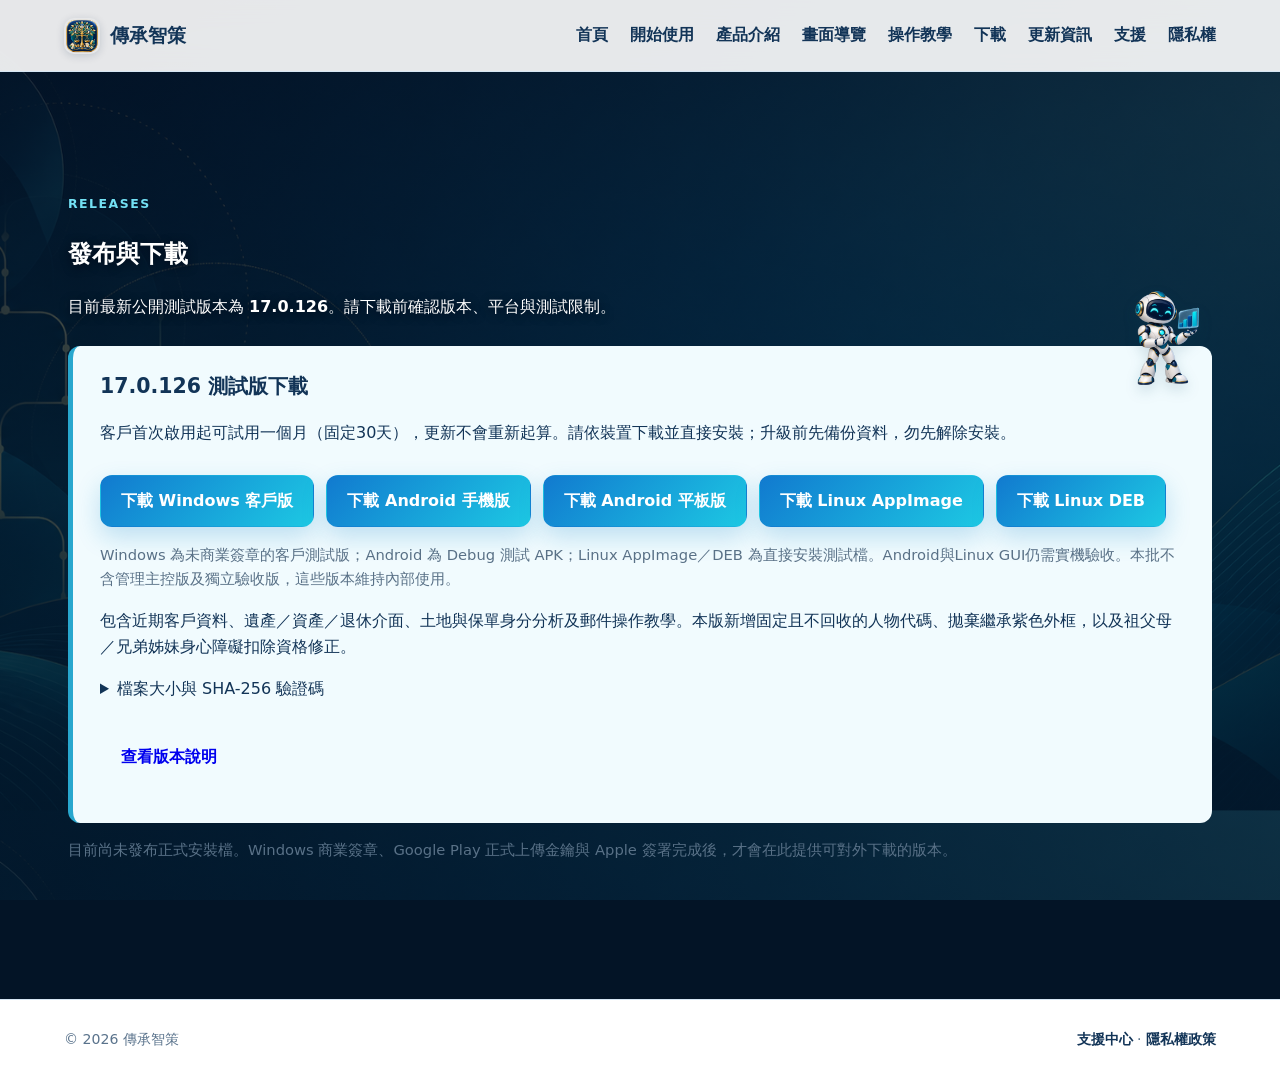
==== commit d8d05927: "Update public test downloads to 17.0.126 (five customer installers)" ====
--- a/releases/index.html
+++ b/releases/index.html
@@ -14,8 +14,8 @@
   </head>
   <body>
     <header class="site-header"><a class="brand" href="../"><span class="brand-mark">傳</span><span>傳承智策</span></a><nav aria-label="主要導覽"><a href="../">首頁</a><a href="../start/">開始使用</a><a href="../product/">產品介紹</a><a href="../showcase/">畫面導覽</a><a href="../guide/">操作教學</a><a href="../releases/" aria-current="page">下載</a><a href="../data-updates/">更新資訊</a><a href="../support/">支援</a><a href="../privacy/">隱私權</a></nav></header>
-    <main><section class="section"><p class="eyebrow">RELEASES</p><h1>發布與下載</h1><aside class="page-mascot" aria-label="發布資訊引導小機器人"><img src="../assets/mascots/heritage-robot-analysis-v1.png" alt="小機器人檢視發布資訊"></aside><p>目前最新公開測試版本為 <strong>17.0.124</strong>。請下載前確認版本、平台與測試限制。</p>
-      <section class="release-checklist"><h2>17.0.124 測試版下載</h2><p>客戶首次啟用起可試用一個月（固定30天），更新不會重新起算。請依裝置下載並直接安裝；升級前先備份資料，勿先解除安裝。</p><p class="actions"><a class="button primary" href="https://github.com/heritagewise/heritagewise.github.io/releases/download/v17.0.124-test/heritagewise-windows-17.0.124.exe" data-analytics-download="heritagewise-windows-17.0.124.exe" data-analytics-event="download_windows_test_17_0_124" data-analytics-platform="windows" data-analytics-version="17.0.124">下載 Windows 客戶版</a> <a class="button primary" href="https://github.com/heritagewise/heritagewise.github.io/releases/download/v17.0.124-test/heritagewise-android-phone-17.0.124.apk" data-analytics-download="heritagewise-android-phone-17.0.124.apk" data-analytics-event="download_android_phone_test_17_0_124" data-analytics-platform="android-phone" data-analytics-version="17.0.124">下載 Android 手機版</a> <a class="button primary" href="https://github.com/heritagewise/heritagewise.github.io/releases/download/v17.0.124-test/heritagewise-android-tablet-17.0.124.apk" data-analytics-download="heritagewise-android-tablet-17.0.124.apk" data-analytics-event="download_android_tablet_test_17_0_124" data-analytics-platform="android-tablet" data-analytics-version="17.0.124">下載 Android 平板版</a> <a class="button primary" href="https://github.com/heritagewise/heritagewise.github.io/releases/download/v17.0.124-test/heritagewise-linux-17.0.124.AppImage" data-analytics-download="heritagewise-linux-17.0.124.AppImage" data-analytics-event="download_linux_appimage_test_17_0_124" data-analytics-platform="linux-appimage" data-analytics-version="17.0.124">下載 Linux AppImage</a> <a class="button primary" href="https://github.com/heritagewise/heritagewise.github.io/releases/download/v17.0.124-test/heritagewise-linux-17.0.124.deb" data-analytics-download="heritagewise-linux-17.0.124.deb" data-analytics-event="download_linux_deb_test_17_0_124" data-analytics-platform="linux-deb" data-analytics-version="17.0.124">下載 Linux DEB</a></p><p class="note">Windows 為未商業簽章的客戶測試版；Android 為 Debug 測試 APK；Linux AppImage／DEB 為直接安裝測試檔。Android與Linux GUI仍需實機驗收。本批不含管理主控版及獨立驗收版，這些版本維持內部使用。</p><p>包含近期客戶資料、遺產／資產／退休介面、土地與保單身分分析及郵件操作教學。本版已納入最新授權資訊按鍵排列、入口機器人，以及手機／平板入口全畫面與橫直向顯示修正。</p><details><summary>檔案大小與 SHA-256 驗證碼</summary><p>Windows 客戶版（168.61 MiB）<br><code style="overflow-wrap:anywhere">DC85618100F74655A51C5D78DC4D142328DD484ED8E114C3D43519FB7E172706</code></p><p>Android 手機版（113.14 MiB）<br><code style="overflow-wrap:anywhere">2D2FFBDC168230CB9CD96B1E8EE0E71353EB71579D1E8BD12A58FDF98630E10D</code></p><p>Android 平板版（113.14 MiB）<br><code style="overflow-wrap:anywhere">E1545D44E1947867B8E259A8022799C84234851619C329A1DCB09BEF689C1172</code></p><p>Linux AppImage（199.36 MiB）<br><code style="overflow-wrap:anywhere">AA1088EEECD56D7BBDBB4E10D877022521243A1ECEA36C926A9F9E188957DBBB</code></p><p>Linux DEB（165.88 MiB）<br><code style="overflow-wrap:anywhere">7D764BFFF6F242194353484F10AD4BCE4F7AB6BF6B29A783B446745566571FE9</code></p><p><a href="SHA256SUMS-17.0.124.txt">下載 SHA-256 清單</a></p></details><p class="actions"><a class="button" href="https://github.com/heritagewise/heritagewise.github.io/releases/tag/v17.0.124-test" rel="noopener">查看版本說明</a></p></section>
+    <main><section class="section"><p class="eyebrow">RELEASES</p><h1>發布與下載</h1><aside class="page-mascot" aria-label="發布資訊引導小機器人"><img src="../assets/mascots/heritage-robot-analysis-v1.png" alt="小機器人檢視發布資訊"></aside><p>目前最新公開測試版本為 <strong>17.0.126</strong>。請下載前確認版本、平台與測試限制。</p>
+      <section class="release-checklist"><h2>17.0.126 測試版下載</h2><p>客戶首次啟用起可試用一個月（固定30天），更新不會重新起算。請依裝置下載並直接安裝；升級前先備份資料，勿先解除安裝。</p><p class="actions"><a class="button primary" href="https://github.com/heritagewise/heritagewise.github.io/releases/download/v17.0.126-test/heritagewise-windows-17.0.126.exe" data-analytics-download="heritagewise-windows-17.0.126.exe" data-analytics-event="download_windows_test_17_0_126" data-analytics-platform="windows" data-analytics-version="17.0.126">下載 Windows 客戶版</a> <a class="button primary" href="https://github.com/heritagewise/heritagewise.github.io/releases/download/v17.0.126-test/heritagewise-android-phone-17.0.126.apk" data-analytics-download="heritagewise-android-phone-17.0.126.apk" data-analytics-event="download_android_phone_test_17_0_126" data-analytics-platform="android-phone" data-analytics-version="17.0.126">下載 Android 手機版</a> <a class="button primary" href="https://github.com/heritagewise/heritagewise.github.io/releases/download/v17.0.126-test/heritagewise-android-tablet-17.0.126.apk" data-analytics-download="heritagewise-android-tablet-17.0.126.apk" data-analytics-event="download_android_tablet_test_17_0_126" data-analytics-platform="android-tablet" data-analytics-version="17.0.126">下載 Android 平板版</a> <a class="button primary" href="https://github.com/heritagewise/heritagewise.github.io/releases/download/v17.0.126-test/heritagewise-linux-17.0.126.AppImage" data-analytics-download="heritagewise-linux-17.0.126.AppImage" data-analytics-event="download_linux_appimage_test_17_0_126" data-analytics-platform="linux-appimage" data-analytics-version="17.0.126">下載 Linux AppImage</a> <a class="button primary" href="https://github.com/heritagewise/heritagewise.github.io/releases/download/v17.0.126-test/heritagewise-linux-17.0.126.deb" data-analytics-download="heritagewise-linux-17.0.126.deb" data-analytics-event="download_linux_deb_test_17_0_126" data-analytics-platform="linux-deb" data-analytics-version="17.0.126">下載 Linux DEB</a></p><p class="note">Windows 為未商業簽章的客戶測試版；Android 為 Debug 測試 APK；Linux AppImage／DEB 為直接安裝測試檔。Android與Linux GUI仍需實機驗收。本批不含管理主控版及獨立驗收版，這些版本維持內部使用。</p><p>包含近期客戶資料、遺產／資產／退休介面、土地與保單身分分析及郵件操作教學。本版新增固定且不回收的人物代碼、拋棄繼承紫色外框，以及祖父母／兄弟姊妹身心障礙扣除資格修正。</p><details><summary>檔案大小與 SHA-256 驗證碼</summary><p>Windows 客戶版（168.61 MiB）<br><code style="overflow-wrap:anywhere">1F38EFE0A6AD83F02B57E7C73741367000EB93B60968A14614D6100790440E10</code></p><p>Android 手機版（113.15 MiB）<br><code style="overflow-wrap:anywhere">5F39C4AA5467BEB71ACCAB358B166C3226680469B4A884968C26B1EDCA4F8EA8</code></p><p>Android 平板版（113.15 MiB）<br><code style="overflow-wrap:anywhere">A4D407C4E5A49839AB2754D7A329926A6F64FC08B1DAB61128E58BA2BF100087</code></p><p>Linux AppImage（199.36 MiB）<br><code style="overflow-wrap:anywhere">246CDE4B22B90A6FB0A8EA4F5C4F728FB07BB906F5B1EDD5DD1D718C97072DD0</code></p><p>Linux DEB（165.88 MiB）<br><code style="overflow-wrap:anywhere">A6E23DACFED81F889709EAAE99624600C229E4CC13172A436960D2393E577660</code></p><p><a href="SHA256SUMS-17.0.126.txt">下載 SHA-256 清單</a></p></details><p class="actions"><a class="button" href="https://github.com/heritagewise/heritagewise.github.io/releases/tag/v17.0.126-test" rel="noopener">查看版本說明</a></p></section>
       <div class="grid two" hidden aria-hidden="true" style="display:none !important" data-temporarily-disabled="platform-release-cards"><article><h3>Windows 客戶版</h3><p>供已授權客戶使用。正式對外版應具備有效的 Authenticode 簽章。</p></article><article><h3>Windows 管理主控版</h3><p>僅限內部營運，不可轉交客戶或公開下載。</p></article><article><h3>Android 測試版</h3><p>僅供驗收使用；完整工作台必須使用 adaptive／Play 分流。Debug APK 不會列為正式公開下載。</p></article><article><h3>Google Play 商店版</h3><p>將由 Google Play 的內部／封閉測試軌道開始發布；Debug AAB 不會上架。</p></article><article><h3>Apple 客戶版</h3><p>iPhone、iPad 與 macOS 僅有既有建置來源，本次未提供新版簽署安裝檔；IPA／DMG 必須由 Mac 與 Apple Developer 簽署後才可發布。</p></article></div><p class="note">目前尚未發布正式安裝檔。Windows 商業簽章、Google Play 正式上傳金鑰與 Apple 簽署完成後，才會在此提供可對外下載的版本。</p></section></main>
     <footer><span>© 2026 傳承智策</span><span><a href="../support/">支援中心</a> · <a href="../privacy/">隱私權政策</a></span></footer>
   </body>
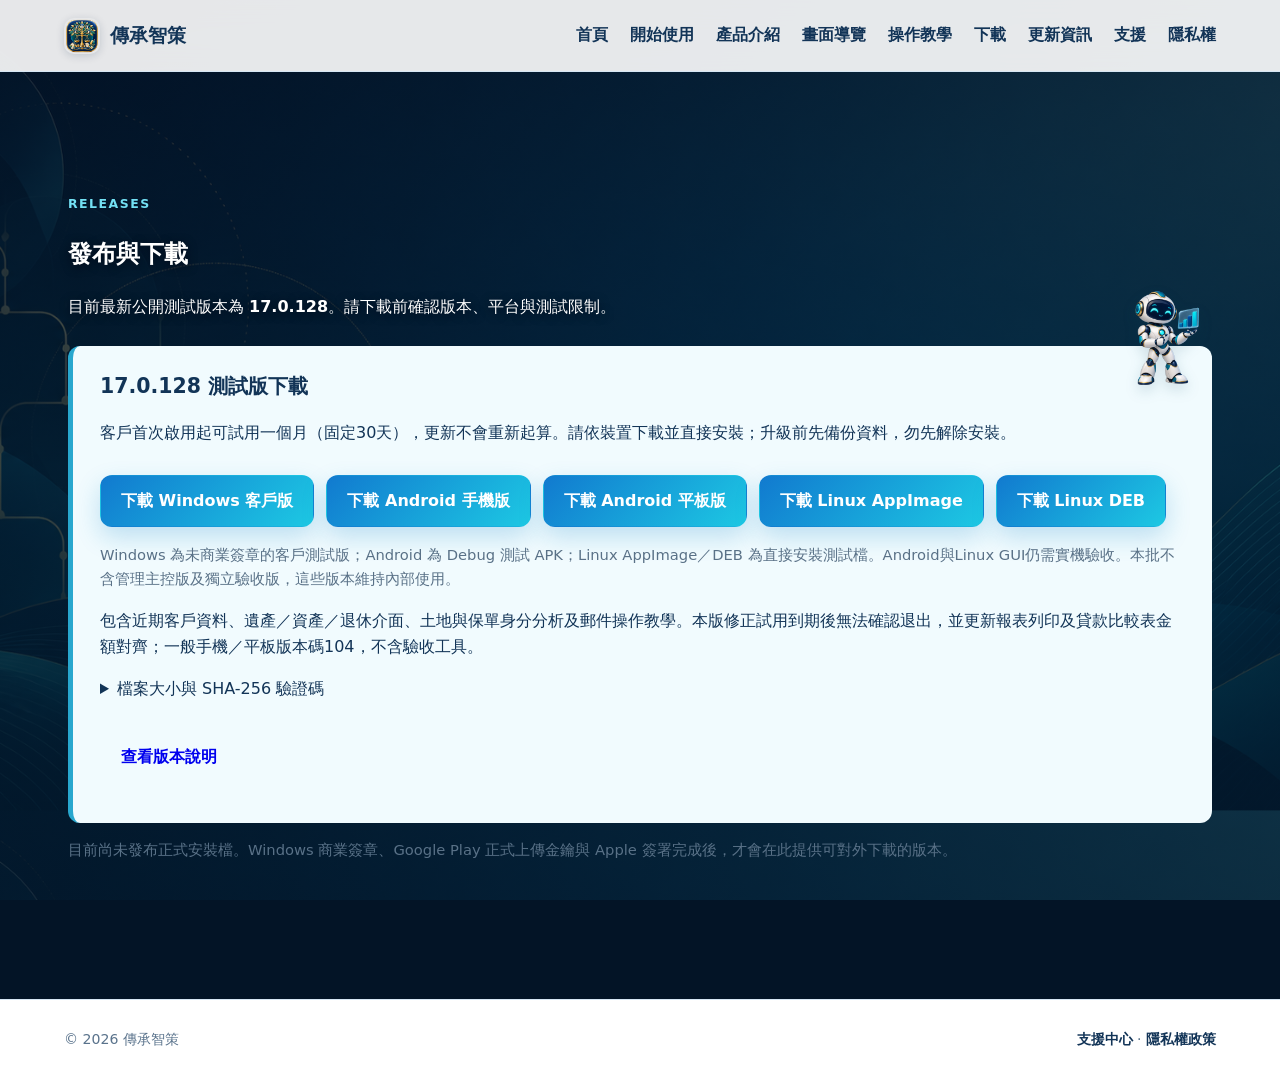
==== commit dc7ae326: "Update public test downloads to 17.0.128 (five customer installers)" ====
--- a/releases/index.html
+++ b/releases/index.html
@@ -14,8 +14,8 @@
   </head>
   <body>
     <header class="site-header"><a class="brand" href="../"><span class="brand-mark">傳</span><span>傳承智策</span></a><nav aria-label="主要導覽"><a href="../">首頁</a><a href="../start/">開始使用</a><a href="../product/">產品介紹</a><a href="../showcase/">畫面導覽</a><a href="../guide/">操作教學</a><a href="../releases/" aria-current="page">下載</a><a href="../data-updates/">更新資訊</a><a href="../support/">支援</a><a href="../privacy/">隱私權</a></nav></header>
-    <main><section class="section"><p class="eyebrow">RELEASES</p><h1>發布與下載</h1><aside class="page-mascot" aria-label="發布資訊引導小機器人"><img src="../assets/mascots/heritage-robot-analysis-v1.png" alt="小機器人檢視發布資訊"></aside><p>目前最新公開測試版本為 <strong>17.0.126</strong>。請下載前確認版本、平台與測試限制。</p>
-      <section class="release-checklist"><h2>17.0.126 測試版下載</h2><p>客戶首次啟用起可試用一個月（固定30天），更新不會重新起算。請依裝置下載並直接安裝；升級前先備份資料，勿先解除安裝。</p><p class="actions"><a class="button primary" href="https://github.com/heritagewise/heritagewise.github.io/releases/download/v17.0.126-test/heritagewise-windows-17.0.126.exe" data-analytics-download="heritagewise-windows-17.0.126.exe" data-analytics-event="download_windows_test_17_0_126" data-analytics-platform="windows" data-analytics-version="17.0.126">下載 Windows 客戶版</a> <a class="button primary" href="https://github.com/heritagewise/heritagewise.github.io/releases/download/v17.0.126-test/heritagewise-android-phone-17.0.126.apk" data-analytics-download="heritagewise-android-phone-17.0.126.apk" data-analytics-event="download_android_phone_test_17_0_126" data-analytics-platform="android-phone" data-analytics-version="17.0.126">下載 Android 手機版</a> <a class="button primary" href="https://github.com/heritagewise/heritagewise.github.io/releases/download/v17.0.126-test/heritagewise-android-tablet-17.0.126.apk" data-analytics-download="heritagewise-android-tablet-17.0.126.apk" data-analytics-event="download_android_tablet_test_17_0_126" data-analytics-platform="android-tablet" data-analytics-version="17.0.126">下載 Android 平板版</a> <a class="button primary" href="https://github.com/heritagewise/heritagewise.github.io/releases/download/v17.0.126-test/heritagewise-linux-17.0.126.AppImage" data-analytics-download="heritagewise-linux-17.0.126.AppImage" data-analytics-event="download_linux_appimage_test_17_0_126" data-analytics-platform="linux-appimage" data-analytics-version="17.0.126">下載 Linux AppImage</a> <a class="button primary" href="https://github.com/heritagewise/heritagewise.github.io/releases/download/v17.0.126-test/heritagewise-linux-17.0.126.deb" data-analytics-download="heritagewise-linux-17.0.126.deb" data-analytics-event="download_linux_deb_test_17_0_126" data-analytics-platform="linux-deb" data-analytics-version="17.0.126">下載 Linux DEB</a></p><p class="note">Windows 為未商業簽章的客戶測試版；Android 為 Debug 測試 APK；Linux AppImage／DEB 為直接安裝測試檔。Android與Linux GUI仍需實機驗收。本批不含管理主控版及獨立驗收版，這些版本維持內部使用。</p><p>包含近期客戶資料、遺產／資產／退休介面、土地與保單身分分析及郵件操作教學。本版新增固定且不回收的人物代碼、拋棄繼承紫色外框，以及祖父母／兄弟姊妹身心障礙扣除資格修正。</p><details><summary>檔案大小與 SHA-256 驗證碼</summary><p>Windows 客戶版（168.61 MiB）<br><code style="overflow-wrap:anywhere">1F38EFE0A6AD83F02B57E7C73741367000EB93B60968A14614D6100790440E10</code></p><p>Android 手機版（113.15 MiB）<br><code style="overflow-wrap:anywhere">5F39C4AA5467BEB71ACCAB358B166C3226680469B4A884968C26B1EDCA4F8EA8</code></p><p>Android 平板版（113.15 MiB）<br><code style="overflow-wrap:anywhere">A4D407C4E5A49839AB2754D7A329926A6F64FC08B1DAB61128E58BA2BF100087</code></p><p>Linux AppImage（199.36 MiB）<br><code style="overflow-wrap:anywhere">246CDE4B22B90A6FB0A8EA4F5C4F728FB07BB906F5B1EDD5DD1D718C97072DD0</code></p><p>Linux DEB（165.88 MiB）<br><code style="overflow-wrap:anywhere">A6E23DACFED81F889709EAAE99624600C229E4CC13172A436960D2393E577660</code></p><p><a href="SHA256SUMS-17.0.126.txt">下載 SHA-256 清單</a></p></details><p class="actions"><a class="button" href="https://github.com/heritagewise/heritagewise.github.io/releases/tag/v17.0.126-test" rel="noopener">查看版本說明</a></p></section>
+    <main><section class="section"><p class="eyebrow">RELEASES</p><h1>發布與下載</h1><aside class="page-mascot" aria-label="發布資訊引導小機器人"><img src="../assets/mascots/heritage-robot-analysis-v1.png" alt="小機器人檢視發布資訊"></aside><p>目前最新公開測試版本為 <strong>17.0.128</strong>。請下載前確認版本、平台與測試限制。</p>
+      <section class="release-checklist"><h2>17.0.128 測試版下載</h2><p>客戶首次啟用起可試用一個月（固定30天），更新不會重新起算。請依裝置下載並直接安裝；升級前先備份資料，勿先解除安裝。</p><p class="actions"><a class="button primary" href="https://github.com/heritagewise/heritagewise.github.io/releases/download/v17.0.128-test/heritagewise-windows-17.0.128.exe" data-analytics-download="heritagewise-windows-17.0.128.exe" data-analytics-event="download_windows_test_17_0_128" data-analytics-platform="windows" data-analytics-version="17.0.128">下載 Windows 客戶版</a> <a class="button primary" href="https://github.com/heritagewise/heritagewise.github.io/releases/download/v17.0.128-test/heritagewise-android-phone-17.0.128.apk" data-analytics-download="heritagewise-android-phone-17.0.128.apk" data-analytics-event="download_android_phone_test_17_0_128" data-analytics-platform="android-phone" data-analytics-version="17.0.128">下載 Android 手機版</a> <a class="button primary" href="https://github.com/heritagewise/heritagewise.github.io/releases/download/v17.0.128-test/heritagewise-android-tablet-17.0.128.apk" data-analytics-download="heritagewise-android-tablet-17.0.128.apk" data-analytics-event="download_android_tablet_test_17_0_128" data-analytics-platform="android-tablet" data-analytics-version="17.0.128">下載 Android 平板版</a> <a class="button primary" href="https://github.com/heritagewise/heritagewise.github.io/releases/download/v17.0.128-test/heritagewise-linux-17.0.128.AppImage" data-analytics-download="heritagewise-linux-17.0.128.AppImage" data-analytics-event="download_linux_appimage_test_17_0_128" data-analytics-platform="linux-appimage" data-analytics-version="17.0.128">下載 Linux AppImage</a> <a class="button primary" href="https://github.com/heritagewise/heritagewise.github.io/releases/download/v17.0.128-test/heritagewise-linux-17.0.128.deb" data-analytics-download="heritagewise-linux-17.0.128.deb" data-analytics-event="download_linux_deb_test_17_0_128" data-analytics-platform="linux-deb" data-analytics-version="17.0.128">下載 Linux DEB</a></p><p class="note">Windows 為未商業簽章的客戶測試版；Android 為 Debug 測試 APK；Linux AppImage／DEB 為直接安裝測試檔。Android與Linux GUI仍需實機驗收。本批不含管理主控版及獨立驗收版，這些版本維持內部使用。</p><p>包含近期客戶資料、遺產／資產／退休介面、土地與保單身分分析及郵件操作教學。本版修正試用到期後無法確認退出，並更新報表列印及貸款比較表金額對齊；一般手機／平板版本碼104，不含驗收工具。</p><details><summary>檔案大小與 SHA-256 驗證碼</summary><p>Windows 客戶版（168.62 MiB）<br><code style="overflow-wrap:anywhere">561C2F56A5A4D237751B8837D6EA38B60D72FA8A893E0E8ECD37B9A86878B58F</code></p><p>Android 手機版（113.16 MiB）<br><code style="overflow-wrap:anywhere">A8F28BE2CB0C836A2E97F327998DF697892E2B5289BE8304510D6E50D6FD0E97</code></p><p>Android 平板版（113.16 MiB）<br><code style="overflow-wrap:anywhere">F0F3A6036C8E97089345167DFA33865C02D5E2BC04C4B8D1E48F09FD6EB33161</code></p><p>Linux AppImage（199.37 MiB）<br><code style="overflow-wrap:anywhere">B89EFD1B9EFD61362EB8E528BA7189747D0ADA6BF12CF309A2235B44729BF06D</code></p><p>Linux DEB（165.89 MiB）<br><code style="overflow-wrap:anywhere">1184233154F16D6CEF164E7076D995C0538CCD4365C4A0268AC535B2F9BA1D87</code></p><p><a href="SHA256SUMS-17.0.128.txt">下載 SHA-256 清單</a></p></details><p class="actions"><a class="button" href="https://github.com/heritagewise/heritagewise.github.io/releases/tag/v17.0.128-test" rel="noopener">查看版本說明</a></p></section>
       <div class="grid two" hidden aria-hidden="true" style="display:none !important" data-temporarily-disabled="platform-release-cards"><article><h3>Windows 客戶版</h3><p>供已授權客戶使用。正式對外版應具備有效的 Authenticode 簽章。</p></article><article><h3>Windows 管理主控版</h3><p>僅限內部營運，不可轉交客戶或公開下載。</p></article><article><h3>Android 測試版</h3><p>僅供驗收使用；完整工作台必須使用 adaptive／Play 分流。Debug APK 不會列為正式公開下載。</p></article><article><h3>Google Play 商店版</h3><p>將由 Google Play 的內部／封閉測試軌道開始發布；Debug AAB 不會上架。</p></article><article><h3>Apple 客戶版</h3><p>iPhone、iPad 與 macOS 僅有既有建置來源，本次未提供新版簽署安裝檔；IPA／DMG 必須由 Mac 與 Apple Developer 簽署後才可發布。</p></article></div><p class="note">目前尚未發布正式安裝檔。Windows 商業簽章、Google Play 正式上傳金鑰與 Apple 簽署完成後，才會在此提供可對外下載的版本。</p></section></main>
     <footer><span>© 2026 傳承智策</span><span><a href="../support/">支援中心</a> · <a href="../privacy/">隱私權政策</a></span></footer>
   </body>
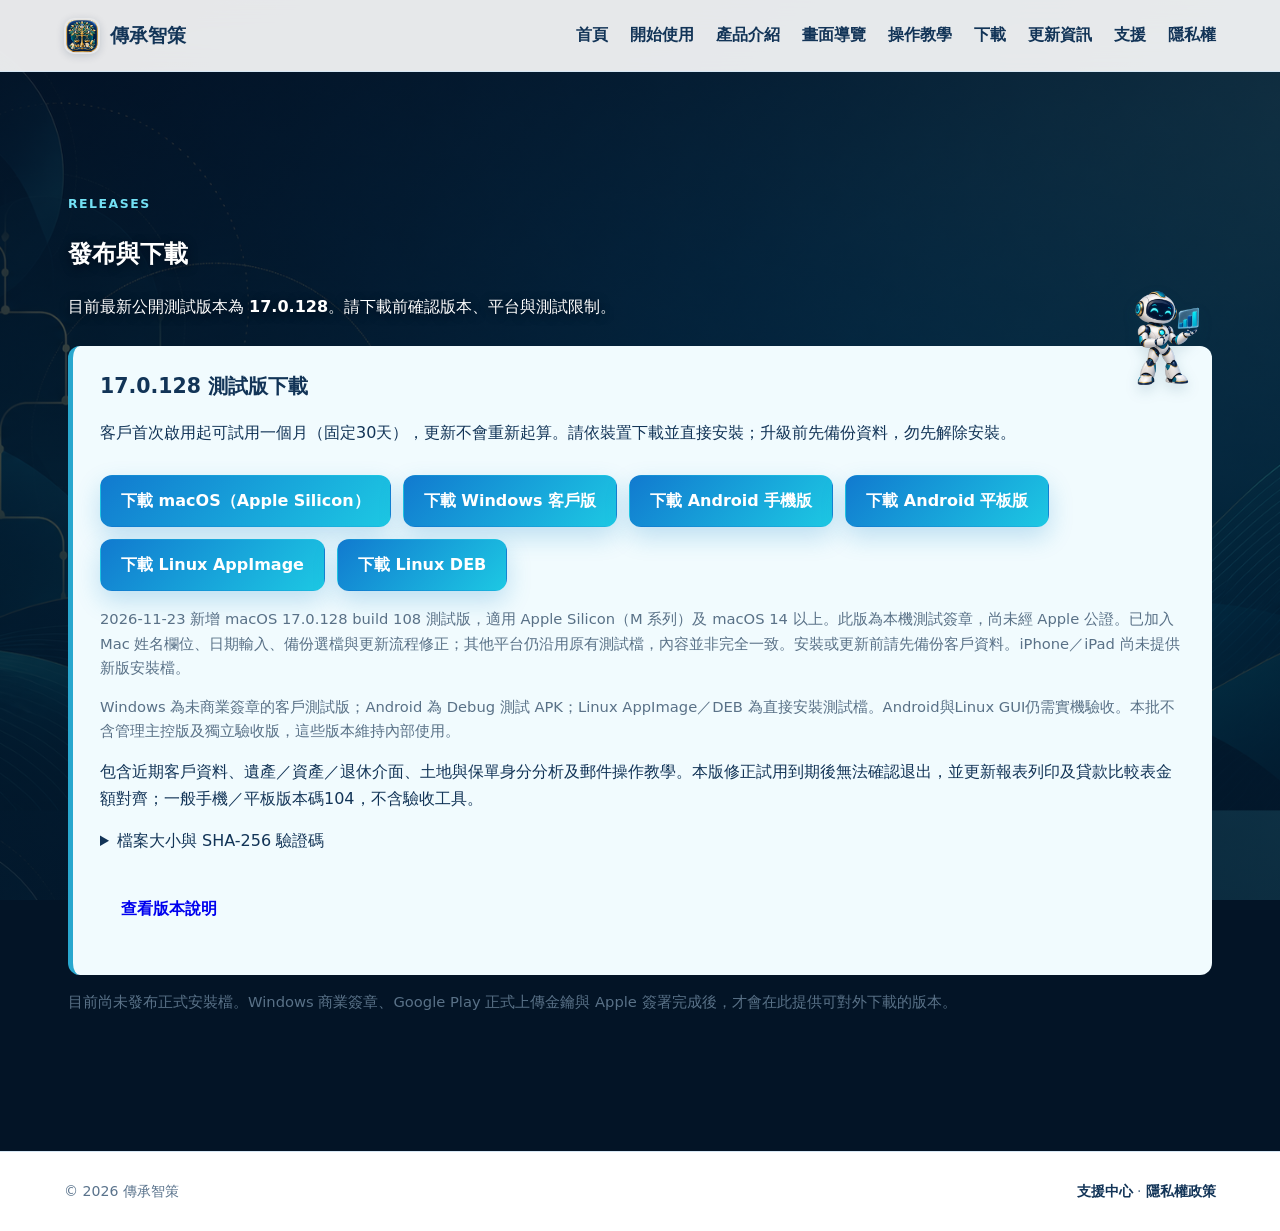
==== commit 07fbfe6b: "Publish macOS Apple Silicon test download 17.0.128 build108" ====
--- a/releases/index.html
+++ b/releases/index.html
@@ -15,7 +15,7 @@
   <body>
     <header class="site-header"><a class="brand" href="../"><span class="brand-mark">傳</span><span>傳承智策</span></a><nav aria-label="主要導覽"><a href="../">首頁</a><a href="../start/">開始使用</a><a href="../product/">產品介紹</a><a href="../showcase/">畫面導覽</a><a href="../guide/">操作教學</a><a href="../releases/" aria-current="page">下載</a><a href="../data-updates/">更新資訊</a><a href="../support/">支援</a><a href="../privacy/">隱私權</a></nav></header>
     <main><section class="section"><p class="eyebrow">RELEASES</p><h1>發布與下載</h1><aside class="page-mascot" aria-label="發布資訊引導小機器人"><img src="../assets/mascots/heritage-robot-analysis-v1.png" alt="小機器人檢視發布資訊"></aside><p>目前最新公開測試版本為 <strong>17.0.128</strong>。請下載前確認版本、平台與測試限制。</p>
-      <section class="release-checklist"><h2>17.0.128 測試版下載</h2><p>客戶首次啟用起可試用一個月（固定30天），更新不會重新起算。請依裝置下載並直接安裝；升級前先備份資料，勿先解除安裝。</p><p class="actions"><a class="button primary" href="https://github.com/heritagewise/heritagewise.github.io/releases/download/v17.0.128-test/heritagewise-windows-17.0.128.exe" data-analytics-download="heritagewise-windows-17.0.128.exe" data-analytics-event="download_windows_test_17_0_128" data-analytics-platform="windows" data-analytics-version="17.0.128">下載 Windows 客戶版</a> <a class="button primary" href="https://github.com/heritagewise/heritagewise.github.io/releases/download/v17.0.128-test/heritagewise-android-phone-17.0.128.apk" data-analytics-download="heritagewise-android-phone-17.0.128.apk" data-analytics-event="download_android_phone_test_17_0_128" data-analytics-platform="android-phone" data-analytics-version="17.0.128">下載 Android 手機版</a> <a class="button primary" href="https://github.com/heritagewise/heritagewise.github.io/releases/download/v17.0.128-test/heritagewise-android-tablet-17.0.128.apk" data-analytics-download="heritagewise-android-tablet-17.0.128.apk" data-analytics-event="download_android_tablet_test_17_0_128" data-analytics-platform="android-tablet" data-analytics-version="17.0.128">下載 Android 平板版</a> <a class="button primary" href="https://github.com/heritagewise/heritagewise.github.io/releases/download/v17.0.128-test/heritagewise-linux-17.0.128.AppImage" data-analytics-download="heritagewise-linux-17.0.128.AppImage" data-analytics-event="download_linux_appimage_test_17_0_128" data-analytics-platform="linux-appimage" data-analytics-version="17.0.128">下載 Linux AppImage</a> <a class="button primary" href="https://github.com/heritagewise/heritagewise.github.io/releases/download/v17.0.128-test/heritagewise-linux-17.0.128.deb" data-analytics-download="heritagewise-linux-17.0.128.deb" data-analytics-event="download_linux_deb_test_17_0_128" data-analytics-platform="linux-deb" data-analytics-version="17.0.128">下載 Linux DEB</a></p><p class="note">Windows 為未商業簽章的客戶測試版；Android 為 Debug 測試 APK；Linux AppImage／DEB 為直接安裝測試檔。Android與Linux GUI仍需實機驗收。本批不含管理主控版及獨立驗收版，這些版本維持內部使用。</p><p>包含近期客戶資料、遺產／資產／退休介面、土地與保單身分分析及郵件操作教學。本版修正試用到期後無法確認退出，並更新報表列印及貸款比較表金額對齊；一般手機／平板版本碼104，不含驗收工具。</p><details><summary>檔案大小與 SHA-256 驗證碼</summary><p>Windows 客戶版（168.62 MiB）<br><code style="overflow-wrap:anywhere">561C2F56A5A4D237751B8837D6EA38B60D72FA8A893E0E8ECD37B9A86878B58F</code></p><p>Android 手機版（113.16 MiB）<br><code style="overflow-wrap:anywhere">A8F28BE2CB0C836A2E97F327998DF697892E2B5289BE8304510D6E50D6FD0E97</code></p><p>Android 平板版（113.16 MiB）<br><code style="overflow-wrap:anywhere">F0F3A6036C8E97089345167DFA33865C02D5E2BC04C4B8D1E48F09FD6EB33161</code></p><p>Linux AppImage（199.37 MiB）<br><code style="overflow-wrap:anywhere">B89EFD1B9EFD61362EB8E528BA7189747D0ADA6BF12CF309A2235B44729BF06D</code></p><p>Linux DEB（165.89 MiB）<br><code style="overflow-wrap:anywhere">1184233154F16D6CEF164E7076D995C0538CCD4365C4A0268AC535B2F9BA1D87</code></p><p><a href="SHA256SUMS-17.0.128.txt">下載 SHA-256 清單</a></p></details><p class="actions"><a class="button" href="https://github.com/heritagewise/heritagewise.github.io/releases/tag/v17.0.128-test" rel="noopener">查看版本說明</a></p></section>
+      <section class="release-checklist"><h2>17.0.128 測試版下載</h2><p>客戶首次啟用起可試用一個月（固定30天），更新不會重新起算。請依裝置下載並直接安裝；升級前先備份資料，勿先解除安裝。</p><p class="actions"><a class="button primary" href="https://github.com/heritagewise/heritagewise.github.io/releases/download/v17.0.128-test/heritagewise-macos-arm64-17.0.128-build108.dmg" data-analytics-download="heritagewise-macos-arm64-17.0.128-build108.dmg" data-analytics-event="download_macos_arm64_test_17_0_128" data-analytics-platform="macos-arm64" data-analytics-version="17.0.128">下載 macOS（Apple Silicon）</a> <a class="button primary" href="https://github.com/heritagewise/heritagewise.github.io/releases/download/v17.0.128-test/heritagewise-windows-17.0.128.exe" data-analytics-download="heritagewise-windows-17.0.128.exe" data-analytics-event="download_windows_test_17_0_128" data-analytics-platform="windows" data-analytics-version="17.0.128">下載 Windows 客戶版</a> <a class="button primary" href="https://github.com/heritagewise/heritagewise.github.io/releases/download/v17.0.128-test/heritagewise-android-phone-17.0.128.apk" data-analytics-download="heritagewise-android-phone-17.0.128.apk" data-analytics-event="download_android_phone_test_17_0_128" data-analytics-platform="android-phone" data-analytics-version="17.0.128">下載 Android 手機版</a> <a class="button primary" href="https://github.com/heritagewise/heritagewise.github.io/releases/download/v17.0.128-test/heritagewise-android-tablet-17.0.128.apk" data-analytics-download="heritagewise-android-tablet-17.0.128.apk" data-analytics-event="download_android_tablet_test_17_0_128" data-analytics-platform="android-tablet" data-analytics-version="17.0.128">下載 Android 平板版</a> <a class="button primary" href="https://github.com/heritagewise/heritagewise.github.io/releases/download/v17.0.128-test/heritagewise-linux-17.0.128.AppImage" data-analytics-download="heritagewise-linux-17.0.128.AppImage" data-analytics-event="download_linux_appimage_test_17_0_128" data-analytics-platform="linux-appimage" data-analytics-version="17.0.128">下載 Linux AppImage</a> <a class="button primary" href="https://github.com/heritagewise/heritagewise.github.io/releases/download/v17.0.128-test/heritagewise-linux-17.0.128.deb" data-analytics-download="heritagewise-linux-17.0.128.deb" data-analytics-event="download_linux_deb_test_17_0_128" data-analytics-platform="linux-deb" data-analytics-version="17.0.128">下載 Linux DEB</a></p><p class="note" id="macos-release-notice">2026-11-23 新增 macOS 17.0.128 build 108 測試版，適用 Apple Silicon（M 系列）及 macOS 14 以上。此版為本機測試簽章，尚未經 Apple 公證。已加入 Mac 姓名欄位、日期輸入、備份選檔與更新流程修正；其他平台仍沿用原有測試檔，內容並非完全一致。安裝或更新前請先備份客戶資料。iPhone／iPad 尚未提供新版安裝檔。</p><p class="note">Windows 為未商業簽章的客戶測試版；Android 為 Debug 測試 APK；Linux AppImage／DEB 為直接安裝測試檔。Android與Linux GUI仍需實機驗收。本批不含管理主控版及獨立驗收版，這些版本維持內部使用。</p><p>包含近期客戶資料、遺產／資產／退休介面、土地與保單身分分析及郵件操作教學。本版修正試用到期後無法確認退出，並更新報表列印及貸款比較表金額對齊；一般手機／平板版本碼104，不含驗收工具。</p><details><summary>檔案大小與 SHA-256 驗證碼</summary><p>Windows 客戶版（168.62 MiB）<br><code style="overflow-wrap:anywhere">561C2F56A5A4D237751B8837D6EA38B60D72FA8A893E0E8ECD37B9A86878B58F</code></p><p>Android 手機版（113.16 MiB）<br><code style="overflow-wrap:anywhere">A8F28BE2CB0C836A2E97F327998DF697892E2B5289BE8304510D6E50D6FD0E97</code></p><p>Android 平板版（113.16 MiB）<br><code style="overflow-wrap:anywhere">F0F3A6036C8E97089345167DFA33865C02D5E2BC04C4B8D1E48F09FD6EB33161</code></p><p>Linux AppImage（199.37 MiB）<br><code style="overflow-wrap:anywhere">B89EFD1B9EFD61362EB8E528BA7189747D0ADA6BF12CF309A2235B44729BF06D</code></p><p>Linux DEB（165.89 MiB）<br><code style="overflow-wrap:anywhere">1184233154F16D6CEF164E7076D995C0538CCD4365C4A0268AC535B2F9BA1D87</code></p><p>macOS Apple Silicon<br><code style="overflow-wrap:anywhere">47B184D06427F0507DCD66235372F9425152D8318790BF42D7C94D2F5BD146E7</code></p><p>macOS Apple Silicon 安裝檔<br><code style="overflow-wrap:anywhere">91D7D32AF0987AAC7EC8301B0600F7FAEF7DEF4501286F30D97B408747DAD831</code></p><p><a href="SHA256SUMS-17.0.128.txt">下載 SHA-256 清單</a></p></details><p class="actions"><a class="button" href="https://github.com/heritagewise/heritagewise.github.io/releases/tag/v17.0.128-test" rel="noopener">查看版本說明</a></p></section>
       <div class="grid two" hidden aria-hidden="true" style="display:none !important" data-temporarily-disabled="platform-release-cards"><article><h3>Windows 客戶版</h3><p>供已授權客戶使用。正式對外版應具備有效的 Authenticode 簽章。</p></article><article><h3>Windows 管理主控版</h3><p>僅限內部營運，不可轉交客戶或公開下載。</p></article><article><h3>Android 測試版</h3><p>僅供驗收使用；完整工作台必須使用 adaptive／Play 分流。Debug APK 不會列為正式公開下載。</p></article><article><h3>Google Play 商店版</h3><p>將由 Google Play 的內部／封閉測試軌道開始發布；Debug AAB 不會上架。</p></article><article><h3>Apple 客戶版</h3><p>iPhone、iPad 與 macOS 僅有既有建置來源，本次未提供新版簽署安裝檔；IPA／DMG 必須由 Mac 與 Apple Developer 簽署後才可發布。</p></article></div><p class="note">目前尚未發布正式安裝檔。Windows 商業簽章、Google Play 正式上傳金鑰與 Apple 簽署完成後，才會在此提供可對外下載的版本。</p></section></main>
     <footer><span>© 2026 傳承智策</span><span><a href="../support/">支援中心</a> · <a href="../privacy/">隱私權政策</a></span></footer>
   </body>
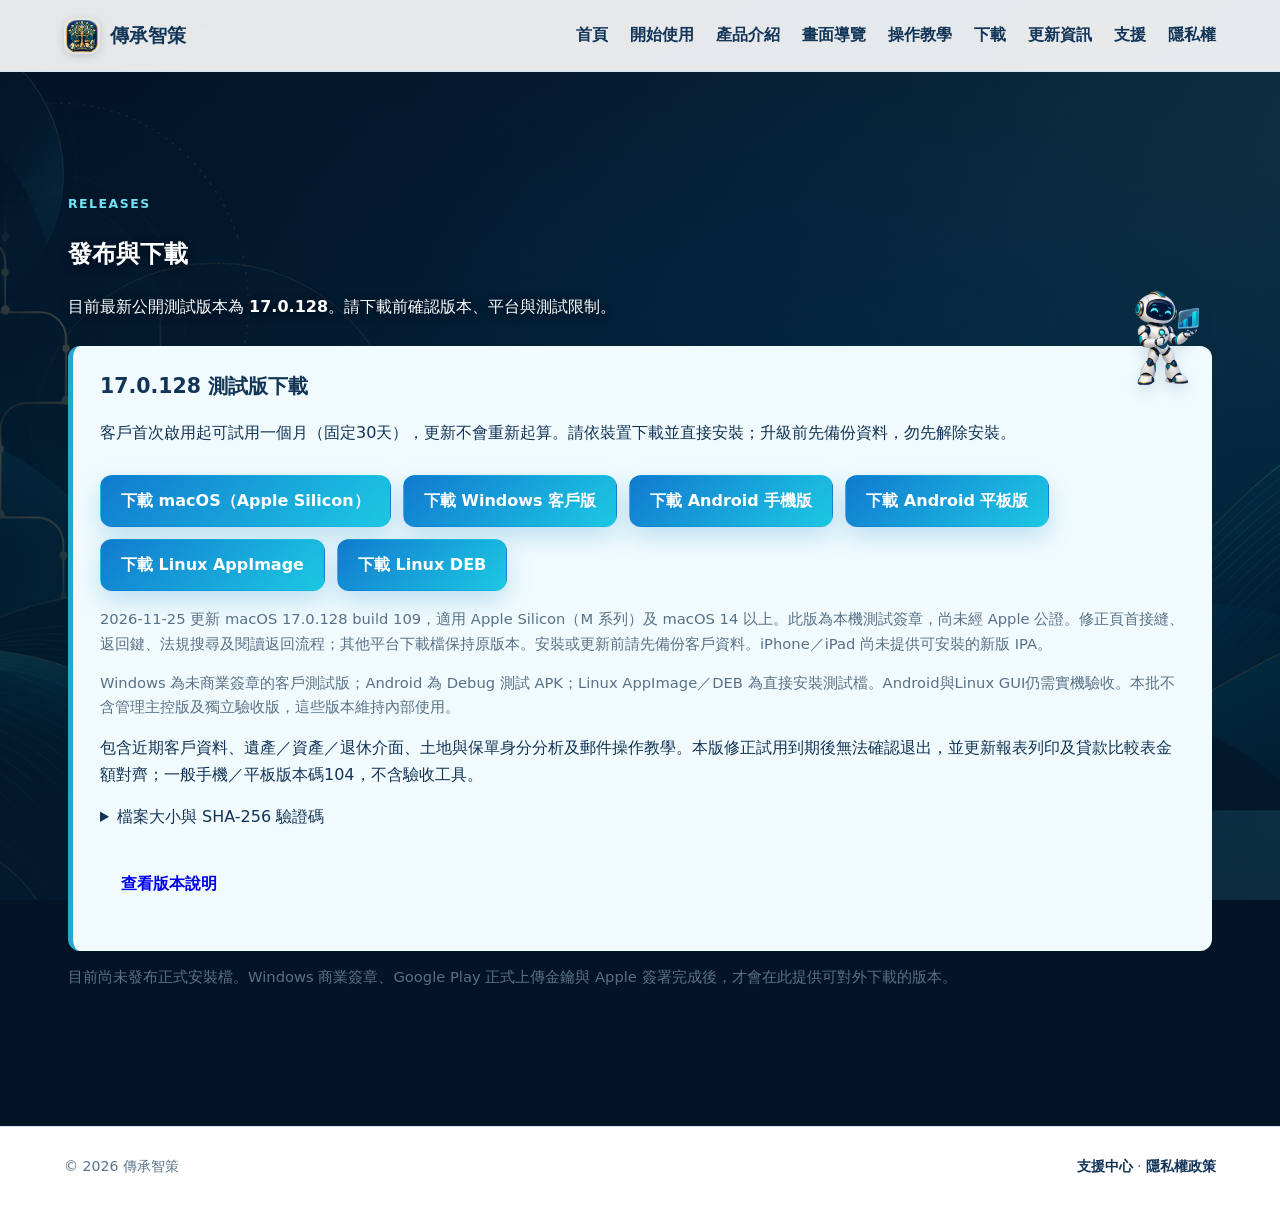
==== commit 0ef3c7e1: "Publish macOS Apple Silicon test download 17.0.128 build109" ====
--- a/releases/index.html
+++ b/releases/index.html
@@ -15,7 +15,7 @@
   <body>
     <header class="site-header"><a class="brand" href="../"><span class="brand-mark">傳</span><span>傳承智策</span></a><nav aria-label="主要導覽"><a href="../">首頁</a><a href="../start/">開始使用</a><a href="../product/">產品介紹</a><a href="../showcase/">畫面導覽</a><a href="../guide/">操作教學</a><a href="../releases/" aria-current="page">下載</a><a href="../data-updates/">更新資訊</a><a href="../support/">支援</a><a href="../privacy/">隱私權</a></nav></header>
     <main><section class="section"><p class="eyebrow">RELEASES</p><h1>發布與下載</h1><aside class="page-mascot" aria-label="發布資訊引導小機器人"><img src="../assets/mascots/heritage-robot-analysis-v1.png" alt="小機器人檢視發布資訊"></aside><p>目前最新公開測試版本為 <strong>17.0.128</strong>。請下載前確認版本、平台與測試限制。</p>
-      <section class="release-checklist"><h2>17.0.128 測試版下載</h2><p>客戶首次啟用起可試用一個月（固定30天），更新不會重新起算。請依裝置下載並直接安裝；升級前先備份資料，勿先解除安裝。</p><p class="actions"><a class="button primary" href="https://github.com/heritagewise/heritagewise.github.io/releases/download/v17.0.128-test/heritagewise-macos-arm64-17.0.128-build108.dmg" data-analytics-download="heritagewise-macos-arm64-17.0.128-build108.dmg" data-analytics-event="download_macos_arm64_test_17_0_128" data-analytics-platform="macos-arm64" data-analytics-version="17.0.128">下載 macOS（Apple Silicon）</a> <a class="button primary" href="https://github.com/heritagewise/heritagewise.github.io/releases/download/v17.0.128-test/heritagewise-windows-17.0.128.exe" data-analytics-download="heritagewise-windows-17.0.128.exe" data-analytics-event="download_windows_test_17_0_128" data-analytics-platform="windows" data-analytics-version="17.0.128">下載 Windows 客戶版</a> <a class="button primary" href="https://github.com/heritagewise/heritagewise.github.io/releases/download/v17.0.128-test/heritagewise-android-phone-17.0.128.apk" data-analytics-download="heritagewise-android-phone-17.0.128.apk" data-analytics-event="download_android_phone_test_17_0_128" data-analytics-platform="android-phone" data-analytics-version="17.0.128">下載 Android 手機版</a> <a class="button primary" href="https://github.com/heritagewise/heritagewise.github.io/releases/download/v17.0.128-test/heritagewise-android-tablet-17.0.128.apk" data-analytics-download="heritagewise-android-tablet-17.0.128.apk" data-analytics-event="download_android_tablet_test_17_0_128" data-analytics-platform="android-tablet" data-analytics-version="17.0.128">下載 Android 平板版</a> <a class="button primary" href="https://github.com/heritagewise/heritagewise.github.io/releases/download/v17.0.128-test/heritagewise-linux-17.0.128.AppImage" data-analytics-download="heritagewise-linux-17.0.128.AppImage" data-analytics-event="download_linux_appimage_test_17_0_128" data-analytics-platform="linux-appimage" data-analytics-version="17.0.128">下載 Linux AppImage</a> <a class="button primary" href="https://github.com/heritagewise/heritagewise.github.io/releases/download/v17.0.128-test/heritagewise-linux-17.0.128.deb" data-analytics-download="heritagewise-linux-17.0.128.deb" data-analytics-event="download_linux_deb_test_17_0_128" data-analytics-platform="linux-deb" data-analytics-version="17.0.128">下載 Linux DEB</a></p><p class="note" id="macos-release-notice">2026-11-23 新增 macOS 17.0.128 build 108 測試版，適用 Apple Silicon（M 系列）及 macOS 14 以上。此版為本機測試簽章，尚未經 Apple 公證。已加入 Mac 姓名欄位、日期輸入、備份選檔與更新流程修正；其他平台仍沿用原有測試檔，內容並非完全一致。安裝或更新前請先備份客戶資料。iPhone／iPad 尚未提供新版安裝檔。</p><p class="note">Windows 為未商業簽章的客戶測試版；Android 為 Debug 測試 APK；Linux AppImage／DEB 為直接安裝測試檔。Android與Linux GUI仍需實機驗收。本批不含管理主控版及獨立驗收版，這些版本維持內部使用。</p><p>包含近期客戶資料、遺產／資產／退休介面、土地與保單身分分析及郵件操作教學。本版修正試用到期後無法確認退出，並更新報表列印及貸款比較表金額對齊；一般手機／平板版本碼104，不含驗收工具。</p><details><summary>檔案大小與 SHA-256 驗證碼</summary><p>Windows 客戶版（168.62 MiB）<br><code style="overflow-wrap:anywhere">561C2F56A5A4D237751B8837D6EA38B60D72FA8A893E0E8ECD37B9A86878B58F</code></p><p>Android 手機版（113.16 MiB）<br><code style="overflow-wrap:anywhere">A8F28BE2CB0C836A2E97F327998DF697892E2B5289BE8304510D6E50D6FD0E97</code></p><p>Android 平板版（113.16 MiB）<br><code style="overflow-wrap:anywhere">F0F3A6036C8E97089345167DFA33865C02D5E2BC04C4B8D1E48F09FD6EB33161</code></p><p>Linux AppImage（199.37 MiB）<br><code style="overflow-wrap:anywhere">B89EFD1B9EFD61362EB8E528BA7189747D0ADA6BF12CF309A2235B44729BF06D</code></p><p>Linux DEB（165.89 MiB）<br><code style="overflow-wrap:anywhere">1184233154F16D6CEF164E7076D995C0538CCD4365C4A0268AC535B2F9BA1D87</code></p><p>macOS Apple Silicon<br><code style="overflow-wrap:anywhere">47B184D06427F0507DCD66235372F9425152D8318790BF42D7C94D2F5BD146E7</code></p><p>macOS Apple Silicon 安裝檔<br><code style="overflow-wrap:anywhere">91D7D32AF0987AAC7EC8301B0600F7FAEF7DEF4501286F30D97B408747DAD831</code></p><p><a href="SHA256SUMS-17.0.128.txt">下載 SHA-256 清單</a></p></details><p class="actions"><a class="button" href="https://github.com/heritagewise/heritagewise.github.io/releases/tag/v17.0.128-test" rel="noopener">查看版本說明</a></p></section>
+      <section class="release-checklist"><h2>17.0.128 測試版下載</h2><p>客戶首次啟用起可試用一個月（固定30天），更新不會重新起算。請依裝置下載並直接安裝；升級前先備份資料，勿先解除安裝。</p><p class="actions"><a class="button primary" href="https://github.com/heritagewise/heritagewise.github.io/releases/download/v17.0.128-test/heritagewise-macos-arm64-17.0.128-build109.dmg" data-analytics-download="heritagewise-macos-arm64-17.0.128-build109.dmg" data-analytics-event="download_macos_arm64_test_17_0_128" data-analytics-platform="macos-arm64" data-analytics-version="17.0.128">下載 macOS（Apple Silicon）</a> <a class="button primary" href="https://github.com/heritagewise/heritagewise.github.io/releases/download/v17.0.128-test/heritagewise-windows-17.0.128.exe" data-analytics-download="heritagewise-windows-17.0.128.exe" data-analytics-event="download_windows_test_17_0_128" data-analytics-platform="windows" data-analytics-version="17.0.128">下載 Windows 客戶版</a> <a class="button primary" href="https://github.com/heritagewise/heritagewise.github.io/releases/download/v17.0.128-test/heritagewise-android-phone-17.0.128.apk" data-analytics-download="heritagewise-android-phone-17.0.128.apk" data-analytics-event="download_android_phone_test_17_0_128" data-analytics-platform="android-phone" data-analytics-version="17.0.128">下載 Android 手機版</a> <a class="button primary" href="https://github.com/heritagewise/heritagewise.github.io/releases/download/v17.0.128-test/heritagewise-android-tablet-17.0.128.apk" data-analytics-download="heritagewise-android-tablet-17.0.128.apk" data-analytics-event="download_android_tablet_test_17_0_128" data-analytics-platform="android-tablet" data-analytics-version="17.0.128">下載 Android 平板版</a> <a class="button primary" href="https://github.com/heritagewise/heritagewise.github.io/releases/download/v17.0.128-test/heritagewise-linux-17.0.128.AppImage" data-analytics-download="heritagewise-linux-17.0.128.AppImage" data-analytics-event="download_linux_appimage_test_17_0_128" data-analytics-platform="linux-appimage" data-analytics-version="17.0.128">下載 Linux AppImage</a> <a class="button primary" href="https://github.com/heritagewise/heritagewise.github.io/releases/download/v17.0.128-test/heritagewise-linux-17.0.128.deb" data-analytics-download="heritagewise-linux-17.0.128.deb" data-analytics-event="download_linux_deb_test_17_0_128" data-analytics-platform="linux-deb" data-analytics-version="17.0.128">下載 Linux DEB</a></p><p class="note" id="macos-release-notice">2026-11-25 更新 macOS 17.0.128 build 109，適用 Apple Silicon（M 系列）及 macOS 14 以上。此版為本機測試簽章，尚未經 Apple 公證。修正頁首接縫、返回鍵、法規搜尋及閱讀返回流程；其他平台下載檔保持原版本。安裝或更新前請先備份客戶資料。iPhone／iPad 尚未提供可安裝的新版 IPA。</p><p class="note">Windows 為未商業簽章的客戶測試版；Android 為 Debug 測試 APK；Linux AppImage／DEB 為直接安裝測試檔。Android與Linux GUI仍需實機驗收。本批不含管理主控版及獨立驗收版，這些版本維持內部使用。</p><p>包含近期客戶資料、遺產／資產／退休介面、土地與保單身分分析及郵件操作教學。本版修正試用到期後無法確認退出，並更新報表列印及貸款比較表金額對齊；一般手機／平板版本碼104，不含驗收工具。</p><details><summary>檔案大小與 SHA-256 驗證碼</summary><p>Windows 客戶版（168.62 MiB）<br><code style="overflow-wrap:anywhere">561C2F56A5A4D237751B8837D6EA38B60D72FA8A893E0E8ECD37B9A86878B58F</code></p><p>Android 手機版（113.16 MiB）<br><code style="overflow-wrap:anywhere">A8F28BE2CB0C836A2E97F327998DF697892E2B5289BE8304510D6E50D6FD0E97</code></p><p>Android 平板版（113.16 MiB）<br><code style="overflow-wrap:anywhere">F0F3A6036C8E97089345167DFA33865C02D5E2BC04C4B8D1E48F09FD6EB33161</code></p><p>Linux AppImage（199.37 MiB）<br><code style="overflow-wrap:anywhere">B89EFD1B9EFD61362EB8E528BA7189747D0ADA6BF12CF309A2235B44729BF06D</code></p><p>Linux DEB（165.89 MiB）<br><code style="overflow-wrap:anywhere">1184233154F16D6CEF164E7076D995C0538CCD4365C4A0268AC535B2F9BA1D87</code></p><p>macOS Apple Silicon<br><code style="overflow-wrap:anywhere">700A1E92E3F0B6B102B96A98C636E7E05E4B70ADE3F12170A84C52CB981DC461</code></p><p>macOS Apple Silicon 安裝檔<br><code style="overflow-wrap:anywhere">8960C210D621F54D1D9FAFDA4B0A46926ED9751C6300160A61D366DF515B98B1</code></p><p><a href="SHA256SUMS-17.0.128.txt">下載 SHA-256 清單</a></p></details><p class="actions"><a class="button" href="https://github.com/heritagewise/heritagewise.github.io/releases/tag/v17.0.128-test" rel="noopener">查看版本說明</a></p></section>
       <div class="grid two" hidden aria-hidden="true" style="display:none !important" data-temporarily-disabled="platform-release-cards"><article><h3>Windows 客戶版</h3><p>供已授權客戶使用。正式對外版應具備有效的 Authenticode 簽章。</p></article><article><h3>Windows 管理主控版</h3><p>僅限內部營運，不可轉交客戶或公開下載。</p></article><article><h3>Android 測試版</h3><p>僅供驗收使用；完整工作台必須使用 adaptive／Play 分流。Debug APK 不會列為正式公開下載。</p></article><article><h3>Google Play 商店版</h3><p>將由 Google Play 的內部／封閉測試軌道開始發布；Debug AAB 不會上架。</p></article><article><h3>Apple 客戶版</h3><p>iPhone、iPad 與 macOS 僅有既有建置來源，本次未提供新版簽署安裝檔；IPA／DMG 必須由 Mac 與 Apple Developer 簽署後才可發布。</p></article></div><p class="note">目前尚未發布正式安裝檔。Windows 商業簽章、Google Play 正式上傳金鑰與 Apple 簽署完成後，才會在此提供可對外下載的版本。</p></section></main>
     <footer><span>© 2026 傳承智策</span><span><a href="../support/">支援中心</a> · <a href="../privacy/">隱私權政策</a></span></footer>
   </body>
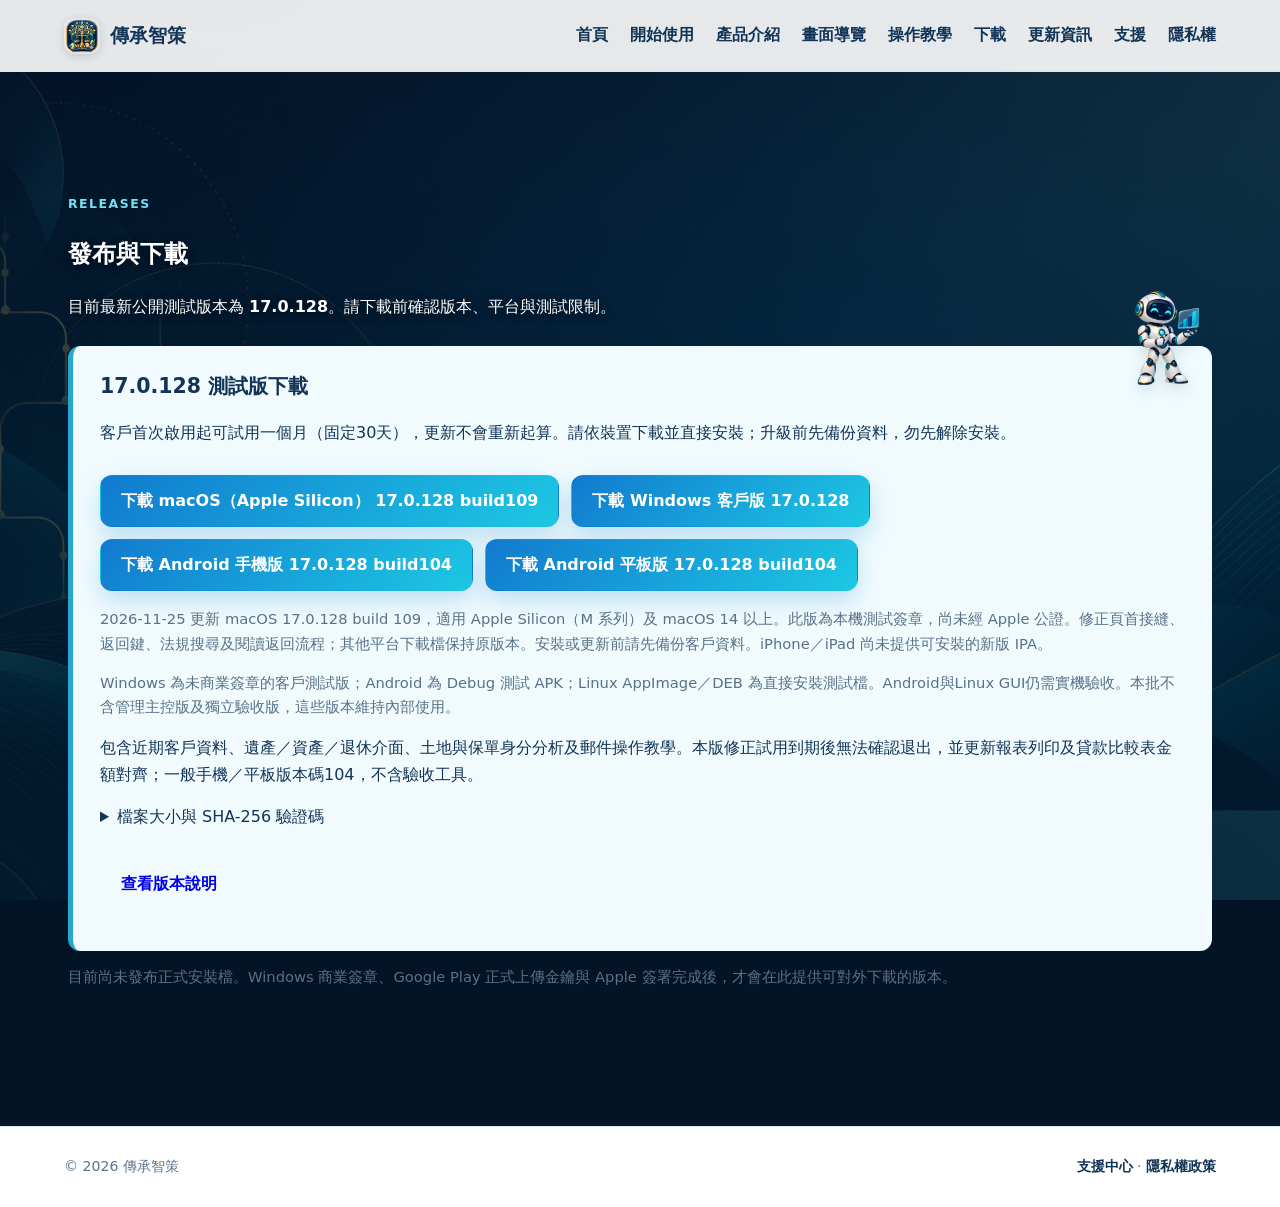
==== commit e309f984: "Show download versions and temporarily hide Linux buttons" ====
--- a/releases/index.html
+++ b/releases/index.html
@@ -15,7 +15,7 @@
   <body>
     <header class="site-header"><a class="brand" href="../"><span class="brand-mark">傳</span><span>傳承智策</span></a><nav aria-label="主要導覽"><a href="../">首頁</a><a href="../start/">開始使用</a><a href="../product/">產品介紹</a><a href="../showcase/">畫面導覽</a><a href="../guide/">操作教學</a><a href="../releases/" aria-current="page">下載</a><a href="../data-updates/">更新資訊</a><a href="../support/">支援</a><a href="../privacy/">隱私權</a></nav></header>
     <main><section class="section"><p class="eyebrow">RELEASES</p><h1>發布與下載</h1><aside class="page-mascot" aria-label="發布資訊引導小機器人"><img src="../assets/mascots/heritage-robot-analysis-v1.png" alt="小機器人檢視發布資訊"></aside><p>目前最新公開測試版本為 <strong>17.0.128</strong>。請下載前確認版本、平台與測試限制。</p>
-      <section class="release-checklist"><h2>17.0.128 測試版下載</h2><p>客戶首次啟用起可試用一個月（固定30天），更新不會重新起算。請依裝置下載並直接安裝；升級前先備份資料，勿先解除安裝。</p><p class="actions"><a class="button primary" href="https://github.com/heritagewise/heritagewise.github.io/releases/download/v17.0.128-test/heritagewise-macos-arm64-17.0.128-build109.dmg" data-analytics-download="heritagewise-macos-arm64-17.0.128-build109.dmg" data-analytics-event="download_macos_arm64_test_17_0_128" data-analytics-platform="macos-arm64" data-analytics-version="17.0.128">下載 macOS（Apple Silicon）</a> <a class="button primary" href="https://github.com/heritagewise/heritagewise.github.io/releases/download/v17.0.128-test/heritagewise-windows-17.0.128.exe" data-analytics-download="heritagewise-windows-17.0.128.exe" data-analytics-event="download_windows_test_17_0_128" data-analytics-platform="windows" data-analytics-version="17.0.128">下載 Windows 客戶版</a> <a class="button primary" href="https://github.com/heritagewise/heritagewise.github.io/releases/download/v17.0.128-test/heritagewise-android-phone-17.0.128.apk" data-analytics-download="heritagewise-android-phone-17.0.128.apk" data-analytics-event="download_android_phone_test_17_0_128" data-analytics-platform="android-phone" data-analytics-version="17.0.128">下載 Android 手機版</a> <a class="button primary" href="https://github.com/heritagewise/heritagewise.github.io/releases/download/v17.0.128-test/heritagewise-android-tablet-17.0.128.apk" data-analytics-download="heritagewise-android-tablet-17.0.128.apk" data-analytics-event="download_android_tablet_test_17_0_128" data-analytics-platform="android-tablet" data-analytics-version="17.0.128">下載 Android 平板版</a> <a class="button primary" href="https://github.com/heritagewise/heritagewise.github.io/releases/download/v17.0.128-test/heritagewise-linux-17.0.128.AppImage" data-analytics-download="heritagewise-linux-17.0.128.AppImage" data-analytics-event="download_linux_appimage_test_17_0_128" data-analytics-platform="linux-appimage" data-analytics-version="17.0.128">下載 Linux AppImage</a> <a class="button primary" href="https://github.com/heritagewise/heritagewise.github.io/releases/download/v17.0.128-test/heritagewise-linux-17.0.128.deb" data-analytics-download="heritagewise-linux-17.0.128.deb" data-analytics-event="download_linux_deb_test_17_0_128" data-analytics-platform="linux-deb" data-analytics-version="17.0.128">下載 Linux DEB</a></p><p class="note" id="macos-release-notice">2026-11-25 更新 macOS 17.0.128 build 109，適用 Apple Silicon（M 系列）及 macOS 14 以上。此版為本機測試簽章，尚未經 Apple 公證。修正頁首接縫、返回鍵、法規搜尋及閱讀返回流程；其他平台下載檔保持原版本。安裝或更新前請先備份客戶資料。iPhone／iPad 尚未提供可安裝的新版 IPA。</p><p class="note">Windows 為未商業簽章的客戶測試版；Android 為 Debug 測試 APK；Linux AppImage／DEB 為直接安裝測試檔。Android與Linux GUI仍需實機驗收。本批不含管理主控版及獨立驗收版，這些版本維持內部使用。</p><p>包含近期客戶資料、遺產／資產／退休介面、土地與保單身分分析及郵件操作教學。本版修正試用到期後無法確認退出，並更新報表列印及貸款比較表金額對齊；一般手機／平板版本碼104，不含驗收工具。</p><details><summary>檔案大小與 SHA-256 驗證碼</summary><p>Windows 客戶版（168.62 MiB）<br><code style="overflow-wrap:anywhere">561C2F56A5A4D237751B8837D6EA38B60D72FA8A893E0E8ECD37B9A86878B58F</code></p><p>Android 手機版（113.16 MiB）<br><code style="overflow-wrap:anywhere">A8F28BE2CB0C836A2E97F327998DF697892E2B5289BE8304510D6E50D6FD0E97</code></p><p>Android 平板版（113.16 MiB）<br><code style="overflow-wrap:anywhere">F0F3A6036C8E97089345167DFA33865C02D5E2BC04C4B8D1E48F09FD6EB33161</code></p><p>Linux AppImage（199.37 MiB）<br><code style="overflow-wrap:anywhere">B89EFD1B9EFD61362EB8E528BA7189747D0ADA6BF12CF309A2235B44729BF06D</code></p><p>Linux DEB（165.89 MiB）<br><code style="overflow-wrap:anywhere">1184233154F16D6CEF164E7076D995C0538CCD4365C4A0268AC535B2F9BA1D87</code></p><p>macOS Apple Silicon<br><code style="overflow-wrap:anywhere">700A1E92E3F0B6B102B96A98C636E7E05E4B70ADE3F12170A84C52CB981DC461</code></p><p>macOS Apple Silicon 安裝檔<br><code style="overflow-wrap:anywhere">8960C210D621F54D1D9FAFDA4B0A46926ED9751C6300160A61D366DF515B98B1</code></p><p><a href="SHA256SUMS-17.0.128.txt">下載 SHA-256 清單</a></p></details><p class="actions"><a class="button" href="https://github.com/heritagewise/heritagewise.github.io/releases/tag/v17.0.128-test" rel="noopener">查看版本說明</a></p></section>
+      <section class="release-checklist"><h2>17.0.128 測試版下載</h2><p>客戶首次啟用起可試用一個月（固定30天），更新不會重新起算。請依裝置下載並直接安裝；升級前先備份資料，勿先解除安裝。</p><p class="actions"><a class="button primary" href="https://github.com/heritagewise/heritagewise.github.io/releases/download/v17.0.128-test/heritagewise-macos-arm64-17.0.128-build109.dmg" data-analytics-download="heritagewise-macos-arm64-17.0.128-build109.dmg" data-analytics-event="download_macos_arm64_test_17_0_128" data-analytics-platform="macos-arm64" data-analytics-version="17.0.128">下載 macOS（Apple Silicon） 17.0.128 build109</a> <a class="button primary" href="https://github.com/heritagewise/heritagewise.github.io/releases/download/v17.0.128-test/heritagewise-windows-17.0.128.exe" data-analytics-download="heritagewise-windows-17.0.128.exe" data-analytics-event="download_windows_test_17_0_128" data-analytics-platform="windows" data-analytics-version="17.0.128">下載 Windows 客戶版 17.0.128</a> <a class="button primary" href="https://github.com/heritagewise/heritagewise.github.io/releases/download/v17.0.128-test/heritagewise-android-phone-17.0.128.apk" data-analytics-download="heritagewise-android-phone-17.0.128.apk" data-analytics-event="download_android_phone_test_17_0_128" data-analytics-platform="android-phone" data-analytics-version="17.0.128">下載 Android 手機版 17.0.128 build104</a> <a class="button primary" href="https://github.com/heritagewise/heritagewise.github.io/releases/download/v17.0.128-test/heritagewise-android-tablet-17.0.128.apk" data-analytics-download="heritagewise-android-tablet-17.0.128.apk" data-analytics-event="download_android_tablet_test_17_0_128" data-analytics-platform="android-tablet" data-analytics-version="17.0.128">下載 Android 平板版 17.0.128 build104</a> <a class="button primary" href="https://github.com/heritagewise/heritagewise.github.io/releases/download/v17.0.128-test/heritagewise-linux-17.0.128.AppImage" data-analytics-download="heritagewise-linux-17.0.128.AppImage" data-analytics-event="download_linux_appimage_test_17_0_128" data-analytics-platform="linux-appimage" data-analytics-version="17.0.128" hidden aria-hidden="true" style="display:none !important" data-temporarily-hidden="linux-download">下載 Linux AppImage 17.0.128</a> <a class="button primary" href="https://github.com/heritagewise/heritagewise.github.io/releases/download/v17.0.128-test/heritagewise-linux-17.0.128.deb" data-analytics-download="heritagewise-linux-17.0.128.deb" data-analytics-event="download_linux_deb_test_17_0_128" data-analytics-platform="linux-deb" data-analytics-version="17.0.128" hidden aria-hidden="true" style="display:none !important" data-temporarily-hidden="linux-download">下載 Linux DEB 17.0.128</a></p><p class="note" id="macos-release-notice">2026-11-25 更新 macOS 17.0.128 build 109，適用 Apple Silicon（M 系列）及 macOS 14 以上。此版為本機測試簽章，尚未經 Apple 公證。修正頁首接縫、返回鍵、法規搜尋及閱讀返回流程；其他平台下載檔保持原版本。安裝或更新前請先備份客戶資料。iPhone／iPad 尚未提供可安裝的新版 IPA。</p><p class="note">Windows 為未商業簽章的客戶測試版；Android 為 Debug 測試 APK；Linux AppImage／DEB 為直接安裝測試檔。Android與Linux GUI仍需實機驗收。本批不含管理主控版及獨立驗收版，這些版本維持內部使用。</p><p>包含近期客戶資料、遺產／資產／退休介面、土地與保單身分分析及郵件操作教學。本版修正試用到期後無法確認退出，並更新報表列印及貸款比較表金額對齊；一般手機／平板版本碼104，不含驗收工具。</p><details><summary>檔案大小與 SHA-256 驗證碼</summary><p>Windows 客戶版（168.62 MiB）<br><code style="overflow-wrap:anywhere">561C2F56A5A4D237751B8837D6EA38B60D72FA8A893E0E8ECD37B9A86878B58F</code></p><p>Android 手機版（113.16 MiB）<br><code style="overflow-wrap:anywhere">A8F28BE2CB0C836A2E97F327998DF697892E2B5289BE8304510D6E50D6FD0E97</code></p><p>Android 平板版（113.16 MiB）<br><code style="overflow-wrap:anywhere">F0F3A6036C8E97089345167DFA33865C02D5E2BC04C4B8D1E48F09FD6EB33161</code></p><p>Linux AppImage（199.37 MiB）<br><code style="overflow-wrap:anywhere">B89EFD1B9EFD61362EB8E528BA7189747D0ADA6BF12CF309A2235B44729BF06D</code></p><p>Linux DEB（165.89 MiB）<br><code style="overflow-wrap:anywhere">1184233154F16D6CEF164E7076D995C0538CCD4365C4A0268AC535B2F9BA1D87</code></p><p>macOS Apple Silicon<br><code style="overflow-wrap:anywhere">700A1E92E3F0B6B102B96A98C636E7E05E4B70ADE3F12170A84C52CB981DC461</code></p><p>macOS Apple Silicon 安裝檔<br><code style="overflow-wrap:anywhere">8960C210D621F54D1D9FAFDA4B0A46926ED9751C6300160A61D366DF515B98B1</code></p><p><a href="SHA256SUMS-17.0.128.txt">下載 SHA-256 清單</a></p></details><p class="actions"><a class="button" href="https://github.com/heritagewise/heritagewise.github.io/releases/tag/v17.0.128-test" rel="noopener">查看版本說明</a></p></section>
       <div class="grid two" hidden aria-hidden="true" style="display:none !important" data-temporarily-disabled="platform-release-cards"><article><h3>Windows 客戶版</h3><p>供已授權客戶使用。正式對外版應具備有效的 Authenticode 簽章。</p></article><article><h3>Windows 管理主控版</h3><p>僅限內部營運，不可轉交客戶或公開下載。</p></article><article><h3>Android 測試版</h3><p>僅供驗收使用；完整工作台必須使用 adaptive／Play 分流。Debug APK 不會列為正式公開下載。</p></article><article><h3>Google Play 商店版</h3><p>將由 Google Play 的內部／封閉測試軌道開始發布；Debug AAB 不會上架。</p></article><article><h3>Apple 客戶版</h3><p>iPhone、iPad 與 macOS 僅有既有建置來源，本次未提供新版簽署安裝檔；IPA／DMG 必須由 Mac 與 Apple Developer 簽署後才可發布。</p></article></div><p class="note">目前尚未發布正式安裝檔。Windows 商業簽章、Google Play 正式上傳金鑰與 Apple 簽署完成後，才會在此提供可對外下載的版本。</p></section></main>
     <footer><span>© 2026 傳承智策</span><span><a href="../support/">支援中心</a> · <a href="../privacy/">隱私權政策</a></span></footer>
   </body>
